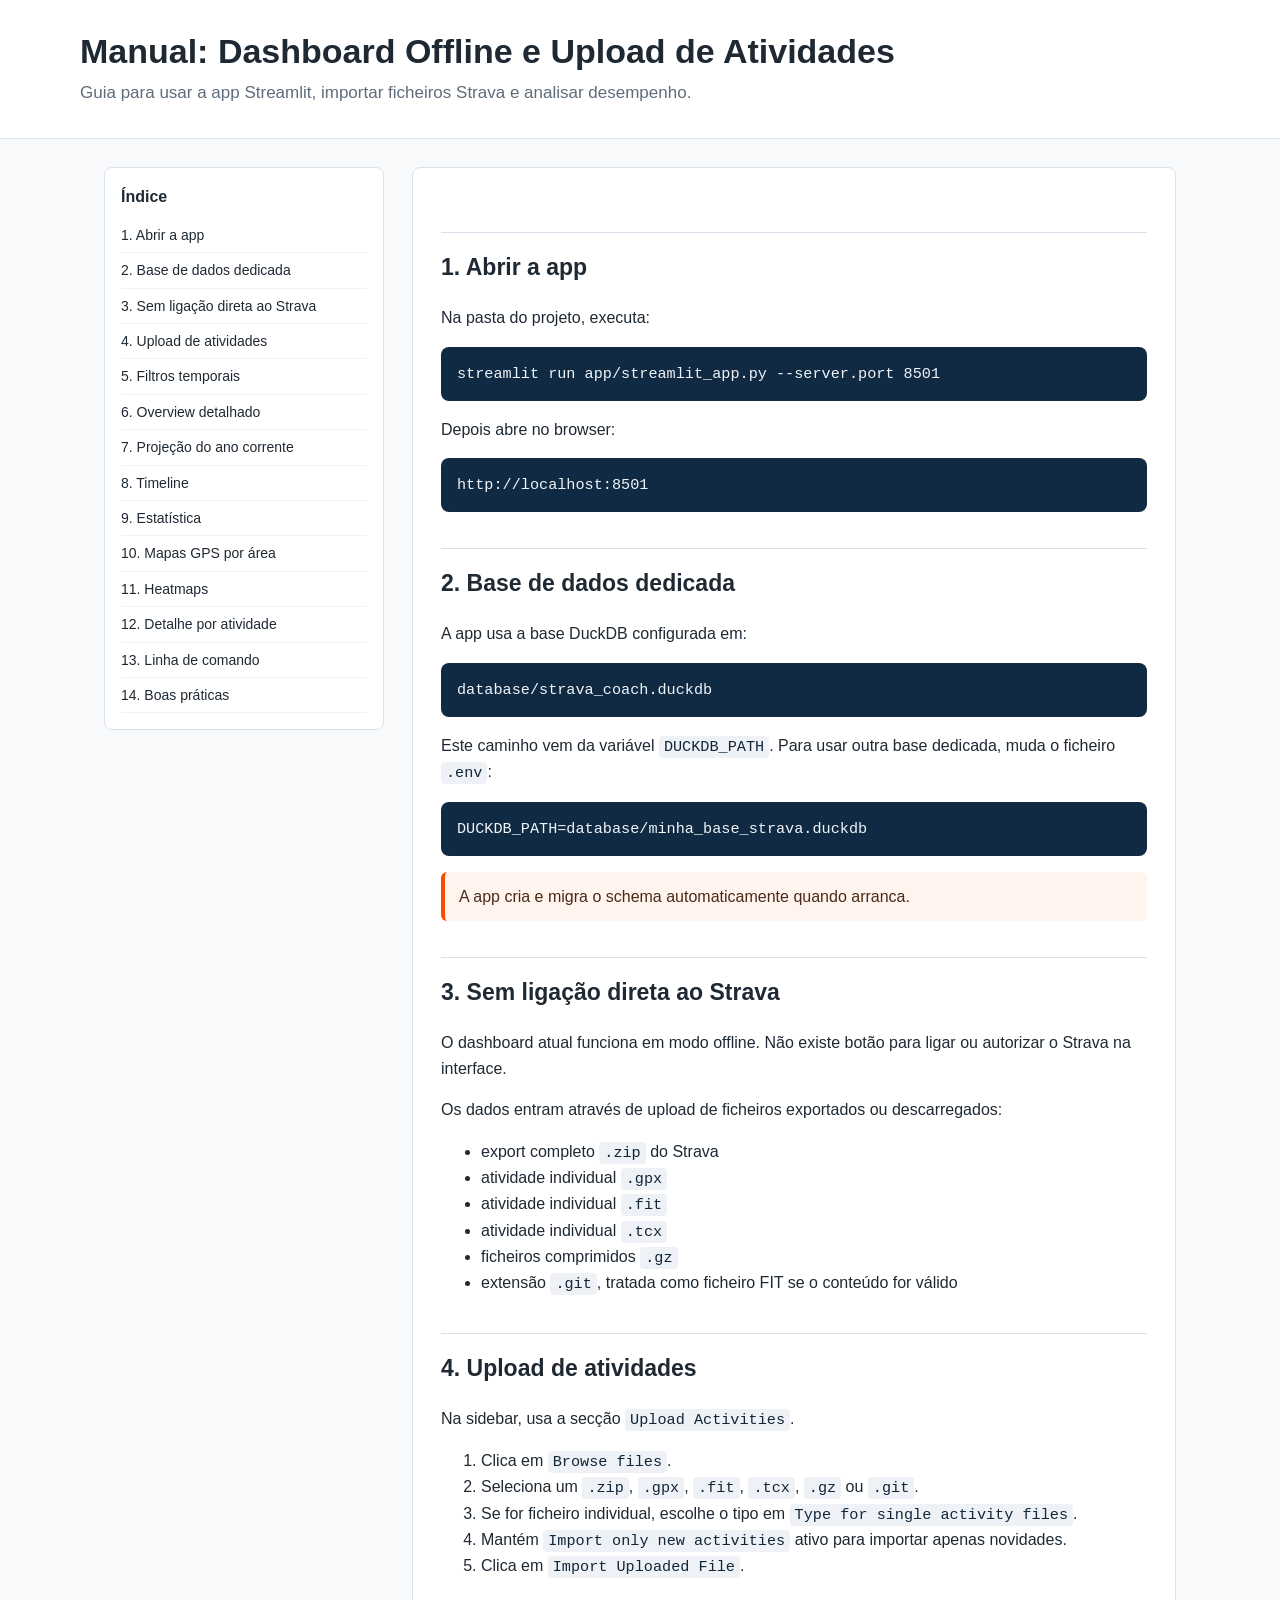
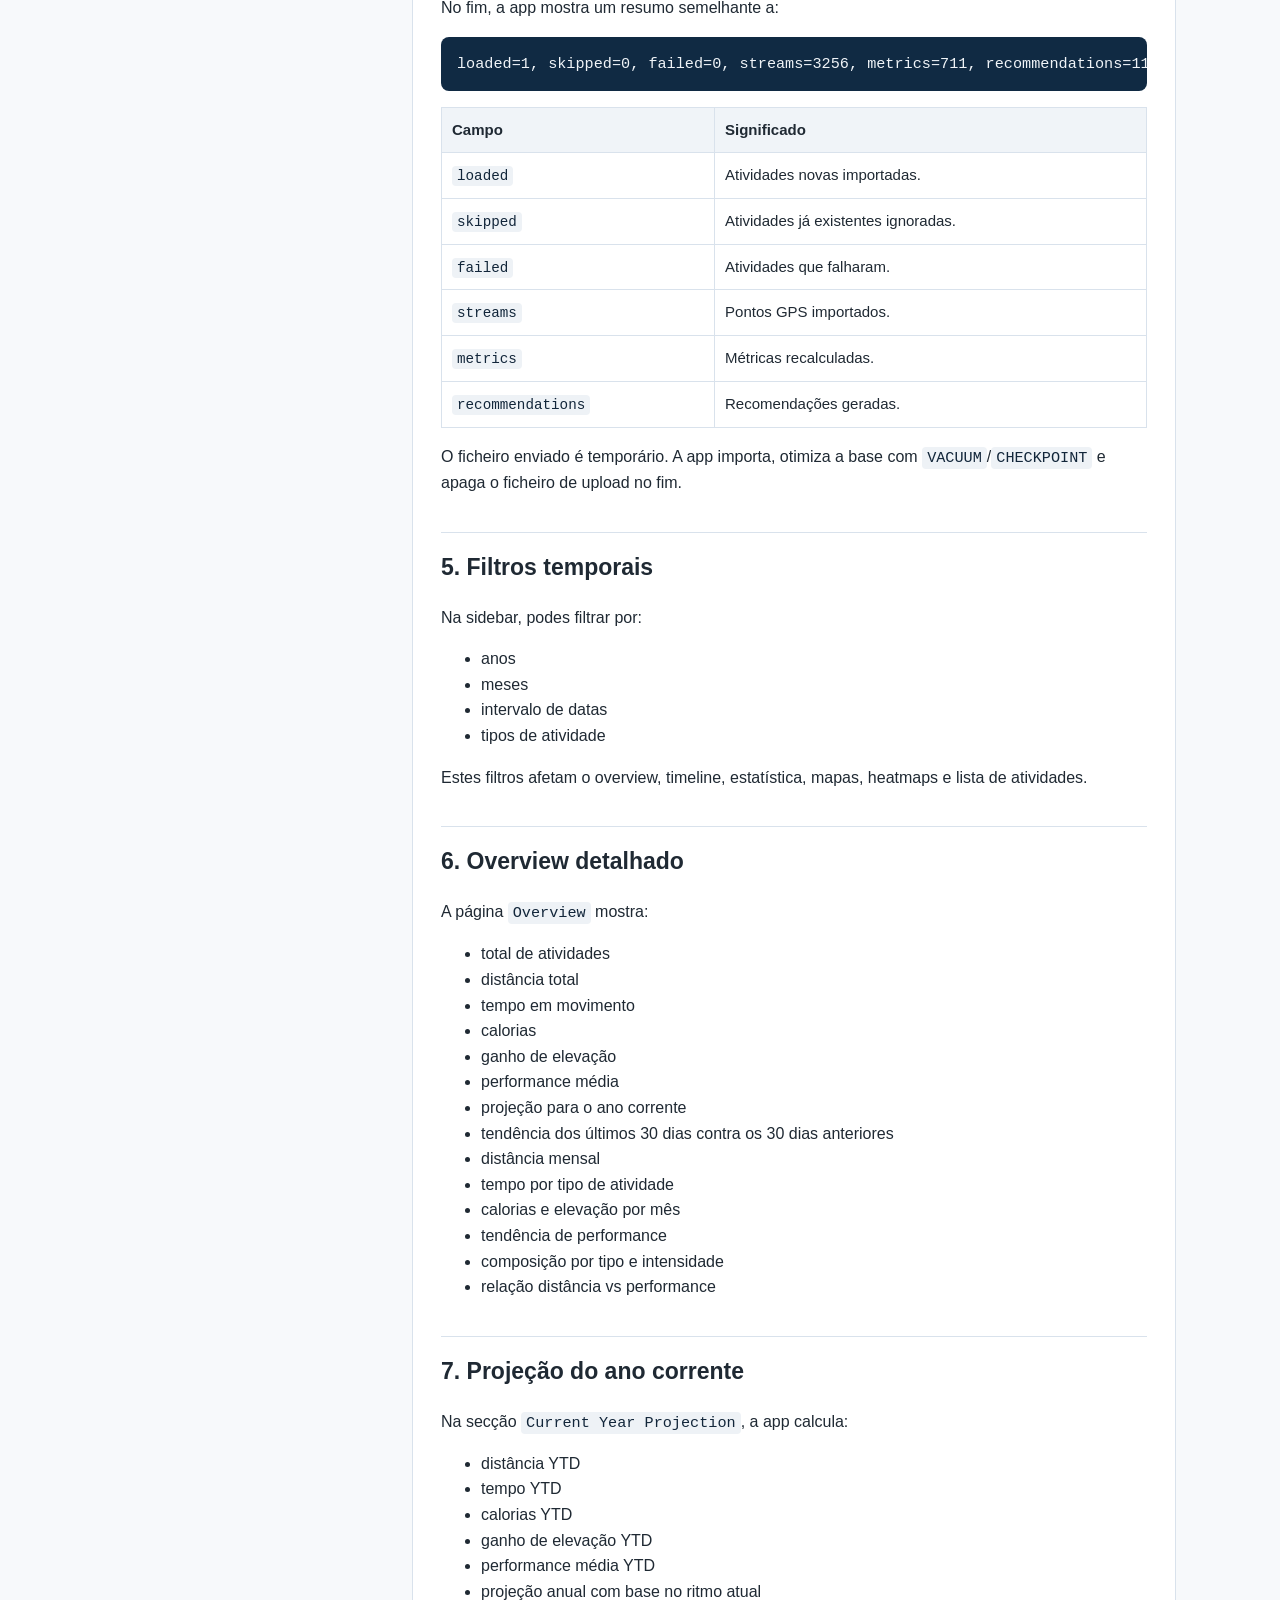
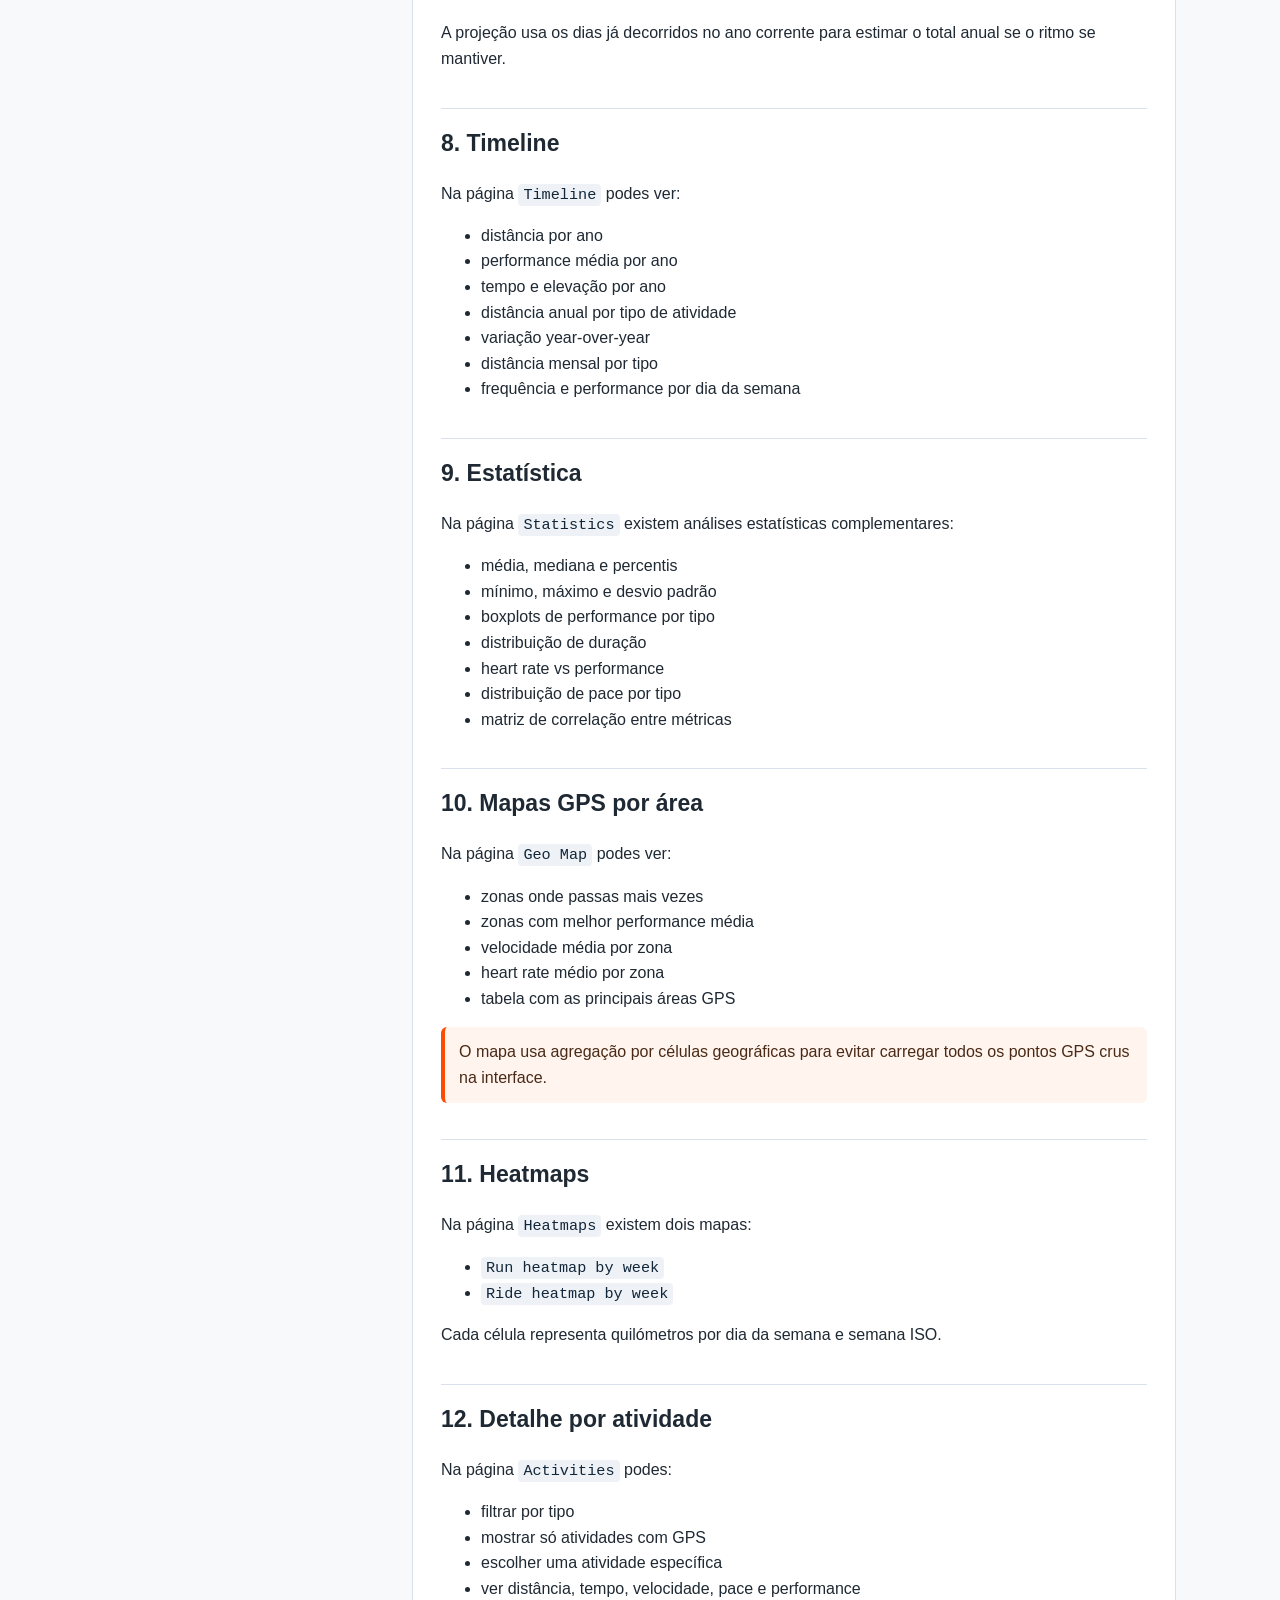
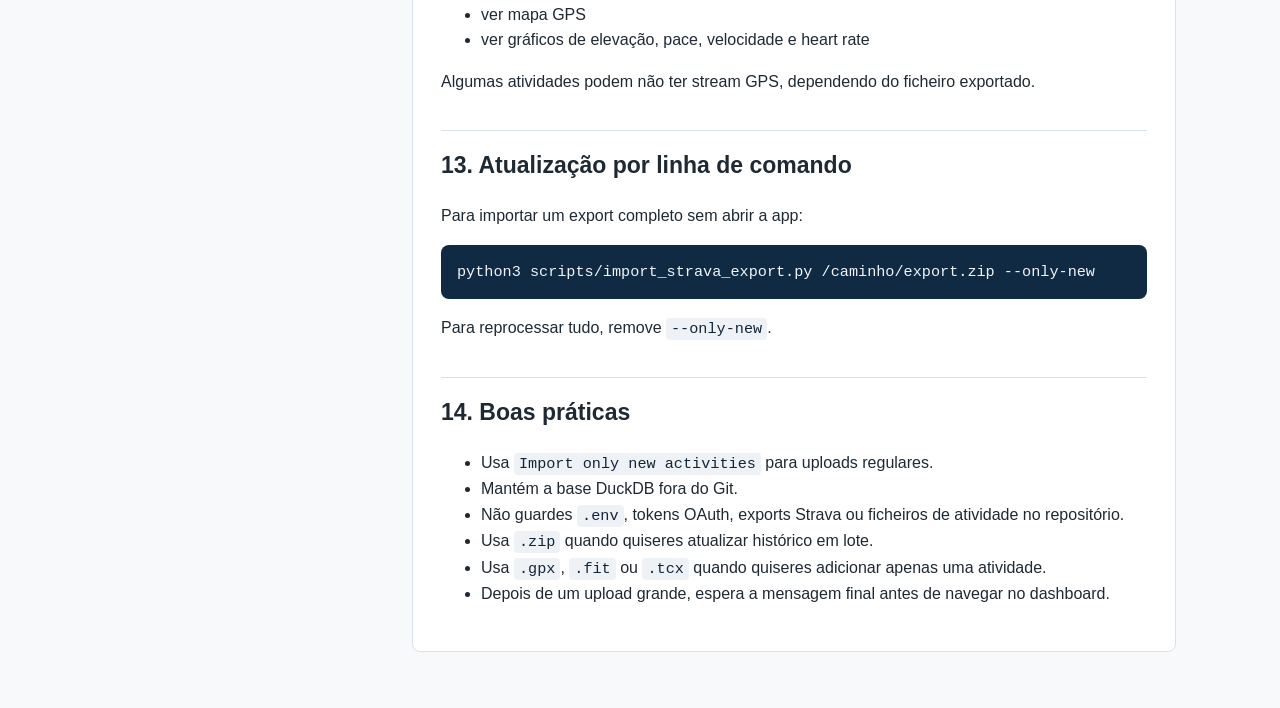
==== strava-performance-coach/docs/manual_dashboard_upload.html @ f31135d3 "Enhance offline activity dashboard" ====
<!doctype html>
<html lang="pt">
<head>
  <meta charset="utf-8">
  <meta name="viewport" content="width=device-width, initial-scale=1">
  <title>Manual - Dashboard Offline e Upload de Atividades</title>
  <style>
    :root {
      --text: #1f2933;
      --muted: #5f6c7b;
      --line: #d9e2ec;
      --accent: #fc4c02;
      --bg: #f7f9fb;
      --panel: #ffffff;
      --code: #12263a;
    }

    * { box-sizing: border-box; }

    body {
      margin: 0;
      font-family: -apple-system, BlinkMacSystemFont, "Segoe UI", sans-serif;
      color: var(--text);
      background: var(--bg);
      line-height: 1.6;
    }

    header {
      background: var(--panel);
      border-bottom: 1px solid var(--line);
      padding: 32px 24px;
    }

    .wrap {
      max-width: 1120px;
      margin: 0 auto;
    }

    h1 {
      margin: 0 0 8px;
      font-size: 34px;
      line-height: 1.15;
    }

    h2 {
      margin-top: 36px;
      padding-top: 16px;
      border-top: 1px solid var(--line);
      font-size: 23px;
    }

    p, li { font-size: 16px; }

    .subtitle {
      margin: 0;
      color: var(--muted);
      font-size: 17px;
    }

    main { padding: 28px 24px 56px; }

    .layout {
      display: grid;
      grid-template-columns: 280px minmax(0, 1fr);
      gap: 28px;
      align-items: start;
    }

    nav {
      position: sticky;
      top: 16px;
      background: var(--panel);
      border: 1px solid var(--line);
      border-radius: 8px;
      padding: 16px;
    }

    nav strong {
      display: block;
      margin-bottom: 8px;
    }

    nav a {
      display: block;
      color: var(--text);
      text-decoration: none;
      padding: 6px 0;
      border-bottom: 1px solid #eef2f6;
      font-size: 14px;
    }

    nav a:hover { color: var(--accent); }

    article {
      background: var(--panel);
      border: 1px solid var(--line);
      border-radius: 8px;
      padding: 28px;
    }

    code {
      font-family: "SFMono-Regular", Consolas, "Liberation Mono", monospace;
      background: #eef2f6;
      color: var(--code);
      padding: 2px 5px;
      border-radius: 4px;
      font-size: 0.95em;
    }

    pre {
      background: #102a43;
      color: #f0f4f8;
      padding: 16px;
      border-radius: 8px;
      overflow-x: auto;
      line-height: 1.45;
    }

    pre code {
      background: transparent;
      color: inherit;
      padding: 0;
    }

    .note {
      border-left: 4px solid var(--accent);
      background: #fff4ee;
      padding: 12px 14px;
      border-radius: 6px;
      color: #4a2a16;
    }

    table {
      width: 100%;
      border-collapse: collapse;
      margin: 16px 0;
      font-size: 15px;
    }

    th, td {
      border: 1px solid var(--line);
      text-align: left;
      padding: 10px;
      vertical-align: top;
    }

    th { background: #f0f4f8; }

    @media (max-width: 860px) {
      .layout { grid-template-columns: 1fr; }
      nav { position: static; }
      article { padding: 20px; }
    }
  </style>
</head>
<body>
  <header>
    <div class="wrap">
      <h1>Manual: Dashboard Offline e Upload de Atividades</h1>
      <p class="subtitle">Guia para usar a app Streamlit, importar ficheiros Strava e analisar desempenho.</p>
    </div>
  </header>

  <main class="wrap">
    <div class="layout">
      <nav aria-label="Índice">
        <strong>Índice</strong>
        <a href="#abrir-app">1. Abrir a app</a>
        <a href="#base-dados">2. Base de dados dedicada</a>
        <a href="#sem-strava">3. Sem ligação direta ao Strava</a>
        <a href="#upload">4. Upload de atividades</a>
        <a href="#filtros">5. Filtros temporais</a>
        <a href="#overview">6. Overview detalhado</a>
        <a href="#projecao">7. Projeção do ano corrente</a>
        <a href="#timeline">8. Timeline</a>
        <a href="#estatistica">9. Estatística</a>
        <a href="#mapas">10. Mapas GPS por área</a>
        <a href="#heatmaps">11. Heatmaps</a>
        <a href="#atividade">12. Detalhe por atividade</a>
        <a href="#cli">13. Linha de comando</a>
        <a href="#boas-praticas">14. Boas práticas</a>
      </nav>

      <article>
        <section id="abrir-app">
          <h2>1. Abrir a app</h2>
          <p>Na pasta do projeto, executa:</p>
          <pre><code>streamlit run app/streamlit_app.py --server.port 8501</code></pre>
          <p>Depois abre no browser:</p>
          <pre><code>http://localhost:8501</code></pre>
        </section>

        <section id="base-dados">
          <h2>2. Base de dados dedicada</h2>
          <p>A app usa a base DuckDB configurada em:</p>
          <pre><code>database/strava_coach.duckdb</code></pre>
          <p>Este caminho vem da variável <code>DUCKDB_PATH</code>. Para usar outra base dedicada, muda o ficheiro <code>.env</code>:</p>
          <pre><code>DUCKDB_PATH=database/minha_base_strava.duckdb</code></pre>
          <p class="note">A app cria e migra o schema automaticamente quando arranca.</p>
        </section>

        <section id="sem-strava">
          <h2>3. Sem ligação direta ao Strava</h2>
          <p>O dashboard atual funciona em modo offline. Não existe botão para ligar ou autorizar o Strava na interface.</p>
          <p>Os dados entram através de upload de ficheiros exportados ou descarregados:</p>
          <ul>
            <li>export completo <code>.zip</code> do Strava</li>
            <li>atividade individual <code>.gpx</code></li>
            <li>atividade individual <code>.fit</code></li>
            <li>atividade individual <code>.tcx</code></li>
            <li>ficheiros comprimidos <code>.gz</code></li>
            <li>extensão <code>.git</code>, tratada como ficheiro FIT se o conteúdo for válido</li>
          </ul>
        </section>

        <section id="upload">
          <h2>4. Upload de atividades</h2>
          <p>Na sidebar, usa a secção <code>Upload Activities</code>.</p>
          <ol>
            <li>Clica em <code>Browse files</code>.</li>
            <li>Seleciona um <code>.zip</code>, <code>.gpx</code>, <code>.fit</code>, <code>.tcx</code>, <code>.gz</code> ou <code>.git</code>.</li>
            <li>Se for ficheiro individual, escolhe o tipo em <code>Type for single activity files</code>.</li>
            <li>Mantém <code>Import only new activities</code> ativo para importar apenas novidades.</li>
            <li>Clica em <code>Import Uploaded File</code>.</li>
          </ol>

          <p>No fim, a app mostra um resumo semelhante a:</p>
          <pre><code>loaded=1, skipped=0, failed=0, streams=3256, metrics=711, recommendations=11</code></pre>

          <table>
            <thead>
              <tr>
                <th>Campo</th>
                <th>Significado</th>
              </tr>
            </thead>
            <tbody>
              <tr><td><code>loaded</code></td><td>Atividades novas importadas.</td></tr>
              <tr><td><code>skipped</code></td><td>Atividades já existentes ignoradas.</td></tr>
              <tr><td><code>failed</code></td><td>Atividades que falharam.</td></tr>
              <tr><td><code>streams</code></td><td>Pontos GPS importados.</td></tr>
              <tr><td><code>metrics</code></td><td>Métricas recalculadas.</td></tr>
              <tr><td><code>recommendations</code></td><td>Recomendações geradas.</td></tr>
            </tbody>
          </table>

          <p>O ficheiro enviado é temporário. A app importa, otimiza a base com <code>VACUUM</code>/<code>CHECKPOINT</code> e apaga o ficheiro de upload no fim.</p>
        </section>

        <section id="filtros">
          <h2>5. Filtros temporais</h2>
          <p>Na sidebar, podes filtrar por:</p>
          <ul>
            <li>anos</li>
            <li>meses</li>
            <li>intervalo de datas</li>
            <li>tipos de atividade</li>
          </ul>
          <p>Estes filtros afetam o overview, timeline, estatística, mapas, heatmaps e lista de atividades.</p>
        </section>

        <section id="overview">
          <h2>6. Overview detalhado</h2>
          <p>A página <code>Overview</code> mostra:</p>
          <ul>
            <li>total de atividades</li>
            <li>distância total</li>
            <li>tempo em movimento</li>
            <li>calorias</li>
            <li>ganho de elevação</li>
            <li>performance média</li>
            <li>projeção para o ano corrente</li>
            <li>tendência dos últimos 30 dias contra os 30 dias anteriores</li>
            <li>distância mensal</li>
            <li>tempo por tipo de atividade</li>
            <li>calorias e elevação por mês</li>
            <li>tendência de performance</li>
            <li>composição por tipo e intensidade</li>
            <li>relação distância vs performance</li>
          </ul>
        </section>

        <section id="projecao">
          <h2>7. Projeção do ano corrente</h2>
          <p>Na secção <code>Current Year Projection</code>, a app calcula:</p>
          <ul>
            <li>distância YTD</li>
            <li>tempo YTD</li>
            <li>calorias YTD</li>
            <li>ganho de elevação YTD</li>
            <li>performance média YTD</li>
            <li>projeção anual com base no ritmo atual</li>
          </ul>
          <p>A projeção usa os dias já decorridos no ano corrente para estimar o total anual se o ritmo se mantiver.</p>
        </section>

        <section id="timeline">
          <h2>8. Timeline</h2>
          <p>Na página <code>Timeline</code> podes ver:</p>
          <ul>
            <li>distância por ano</li>
            <li>performance média por ano</li>
            <li>tempo e elevação por ano</li>
            <li>distância anual por tipo de atividade</li>
            <li>variação year-over-year</li>
            <li>distância mensal por tipo</li>
            <li>frequência e performance por dia da semana</li>
          </ul>
        </section>

        <section id="estatistica">
          <h2>9. Estatística</h2>
          <p>Na página <code>Statistics</code> existem análises estatísticas complementares:</p>
          <ul>
            <li>média, mediana e percentis</li>
            <li>mínimo, máximo e desvio padrão</li>
            <li>boxplots de performance por tipo</li>
            <li>distribuição de duração</li>
            <li>heart rate vs performance</li>
            <li>distribuição de pace por tipo</li>
            <li>matriz de correlação entre métricas</li>
          </ul>
        </section>

        <section id="mapas">
          <h2>10. Mapas GPS por área</h2>
          <p>Na página <code>Geo Map</code> podes ver:</p>
          <ul>
            <li>zonas onde passas mais vezes</li>
            <li>zonas com melhor performance média</li>
            <li>velocidade média por zona</li>
            <li>heart rate médio por zona</li>
            <li>tabela com as principais áreas GPS</li>
          </ul>
          <p class="note">O mapa usa agregação por células geográficas para evitar carregar todos os pontos GPS crus na interface.</p>
        </section>

        <section id="heatmaps">
          <h2>11. Heatmaps</h2>
          <p>Na página <code>Heatmaps</code> existem dois mapas:</p>
          <ul>
            <li><code>Run heatmap by week</code></li>
            <li><code>Ride heatmap by week</code></li>
          </ul>
          <p>Cada célula representa quilómetros por dia da semana e semana ISO.</p>
        </section>

        <section id="atividade">
          <h2>12. Detalhe por atividade</h2>
          <p>Na página <code>Activities</code> podes:</p>
          <ul>
            <li>filtrar por tipo</li>
            <li>mostrar só atividades com GPS</li>
            <li>escolher uma atividade específica</li>
            <li>ver distância, tempo, velocidade, pace e performance</li>
            <li>ver mapa GPS</li>
            <li>ver gráficos de elevação, pace, velocidade e heart rate</li>
          </ul>
          <p>Algumas atividades podem não ter stream GPS, dependendo do ficheiro exportado.</p>
        </section>

        <section id="cli">
          <h2>13. Atualização por linha de comando</h2>
          <p>Para importar um export completo sem abrir a app:</p>
          <pre><code>python3 scripts/import_strava_export.py /caminho/export.zip --only-new</code></pre>
          <p>Para reprocessar tudo, remove <code>--only-new</code>.</p>
        </section>

        <section id="boas-praticas">
          <h2>14. Boas práticas</h2>
          <ul>
            <li>Usa <code>Import only new activities</code> para uploads regulares.</li>
            <li>Mantém a base DuckDB fora do Git.</li>
            <li>Não guardes <code>.env</code>, tokens OAuth, exports Strava ou ficheiros de atividade no repositório.</li>
            <li>Usa <code>.zip</code> quando quiseres atualizar histórico em lote.</li>
            <li>Usa <code>.gpx</code>, <code>.fit</code> ou <code>.tcx</code> quando quiseres adicionar apenas uma atividade.</li>
            <li>Depois de um upload grande, espera a mensagem final antes de navegar no dashboard.</li>
          </ul>
        </section>
      </article>
    </div>
  </main>
</body>
</html>
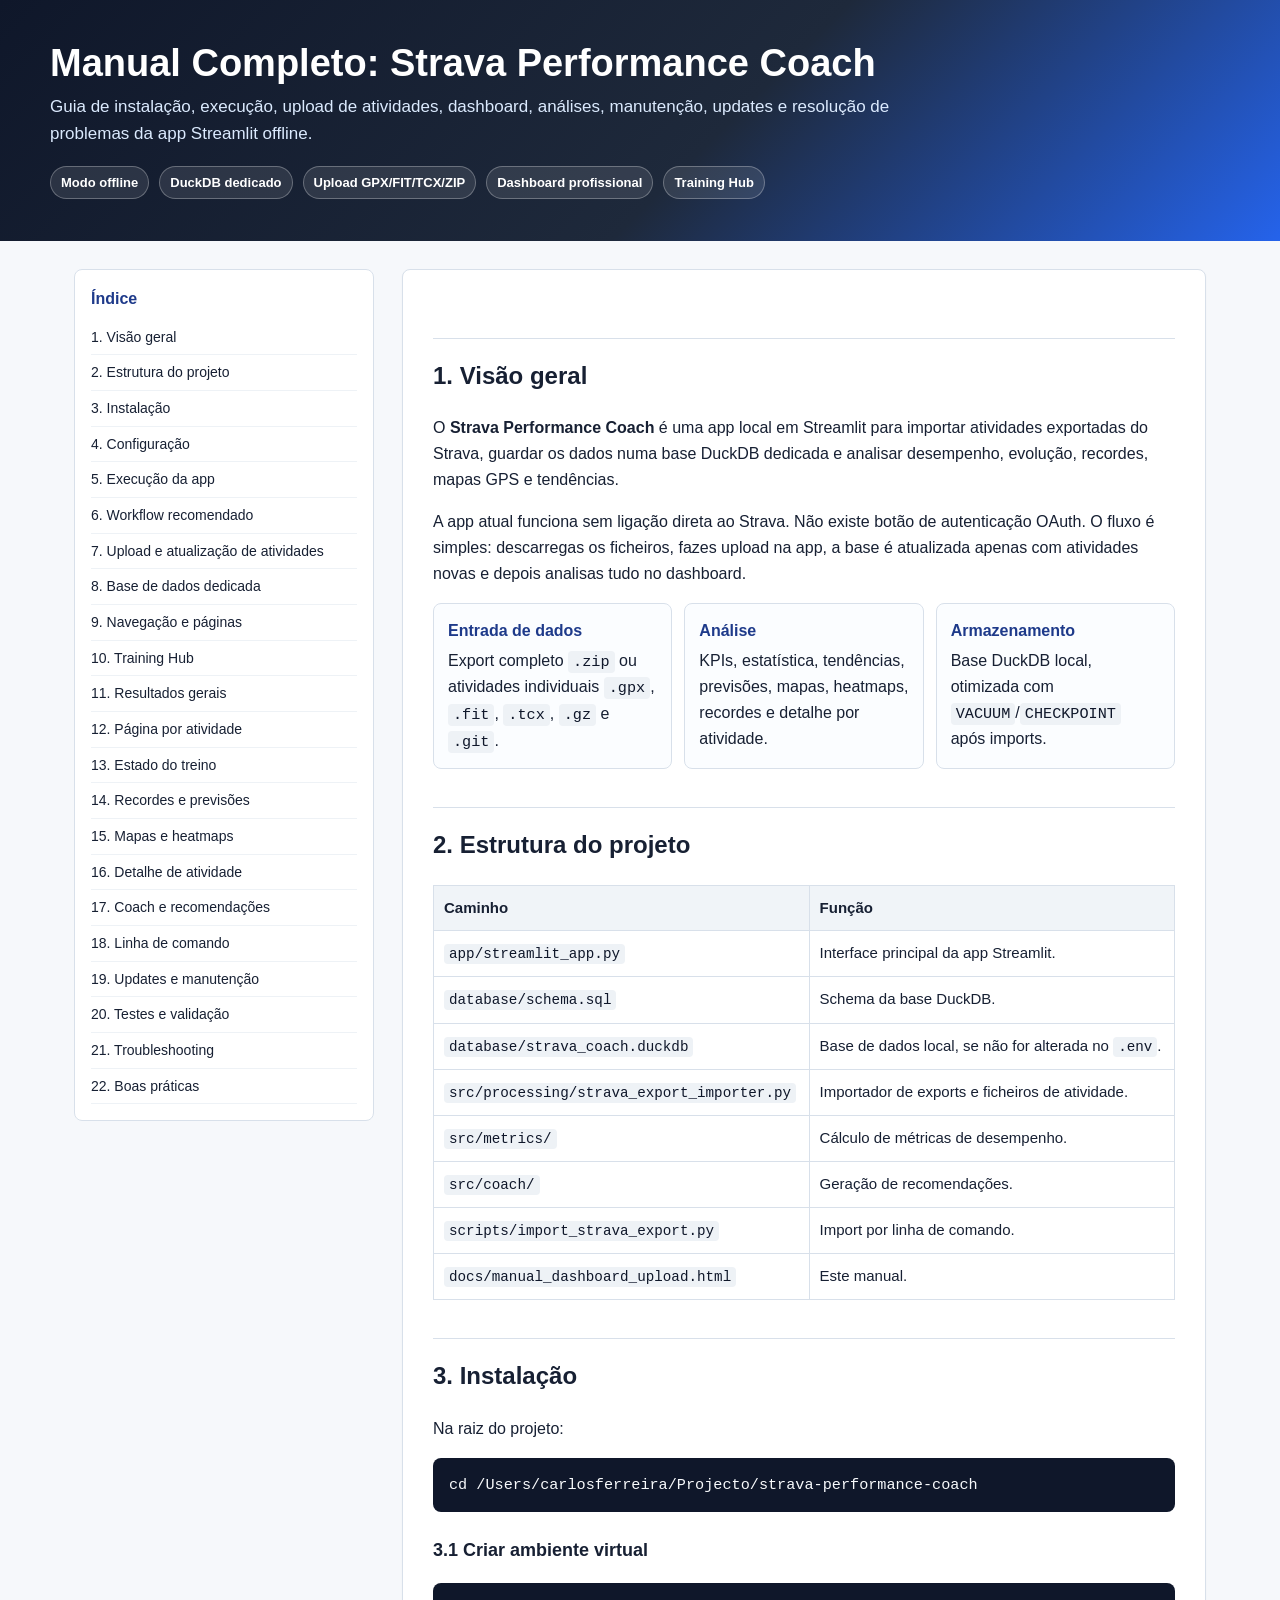
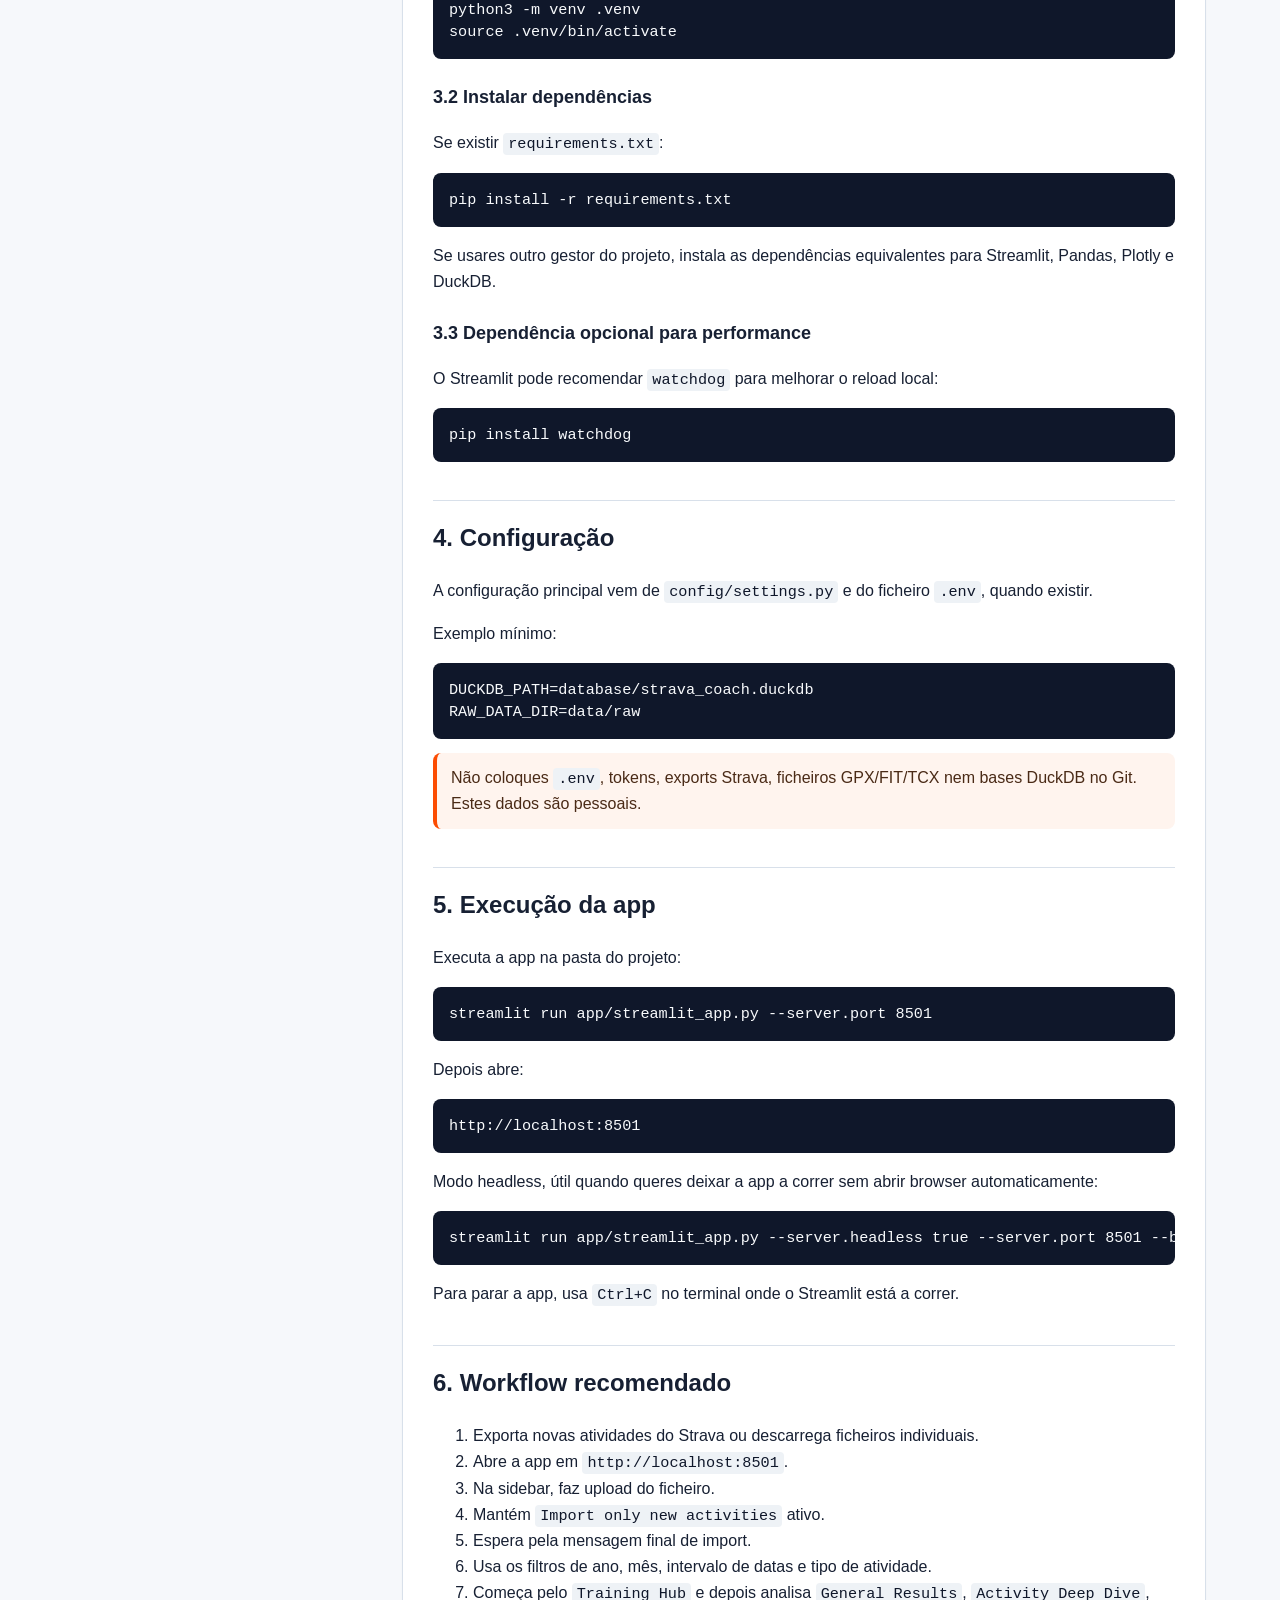
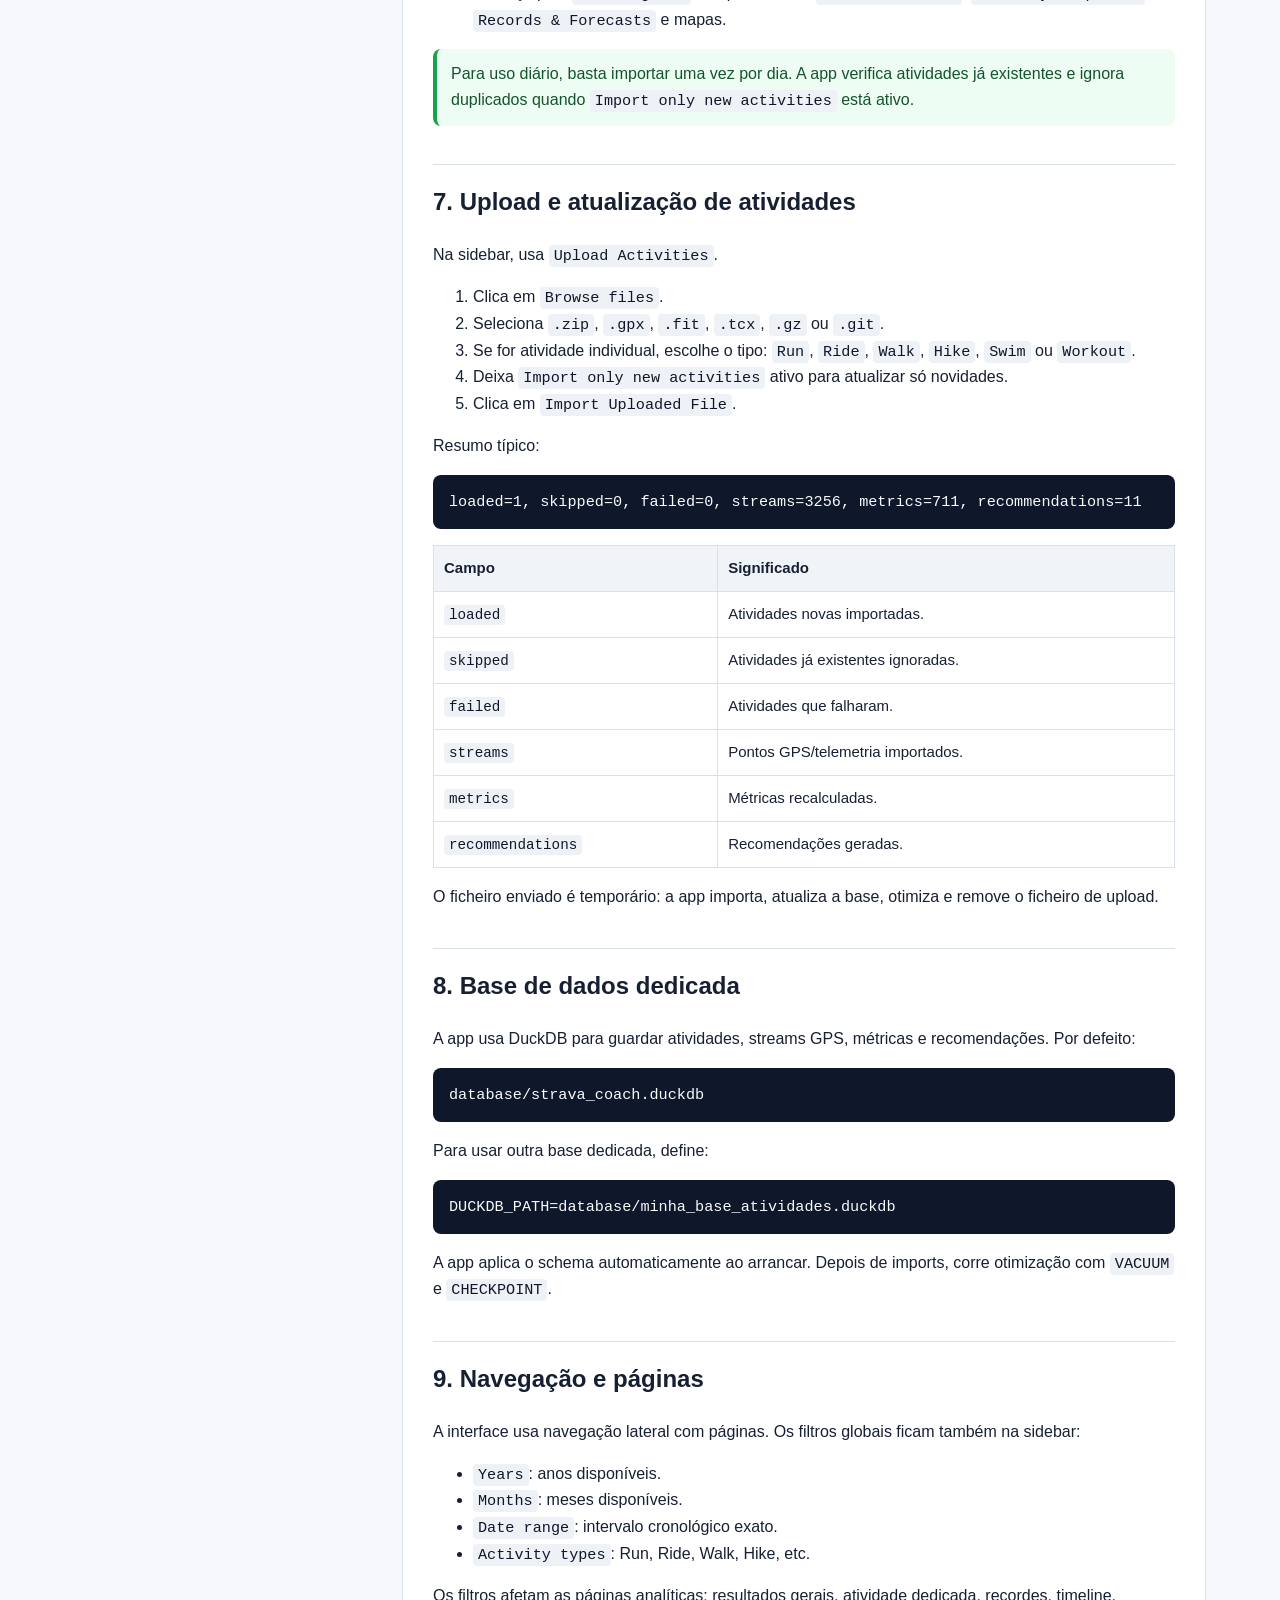
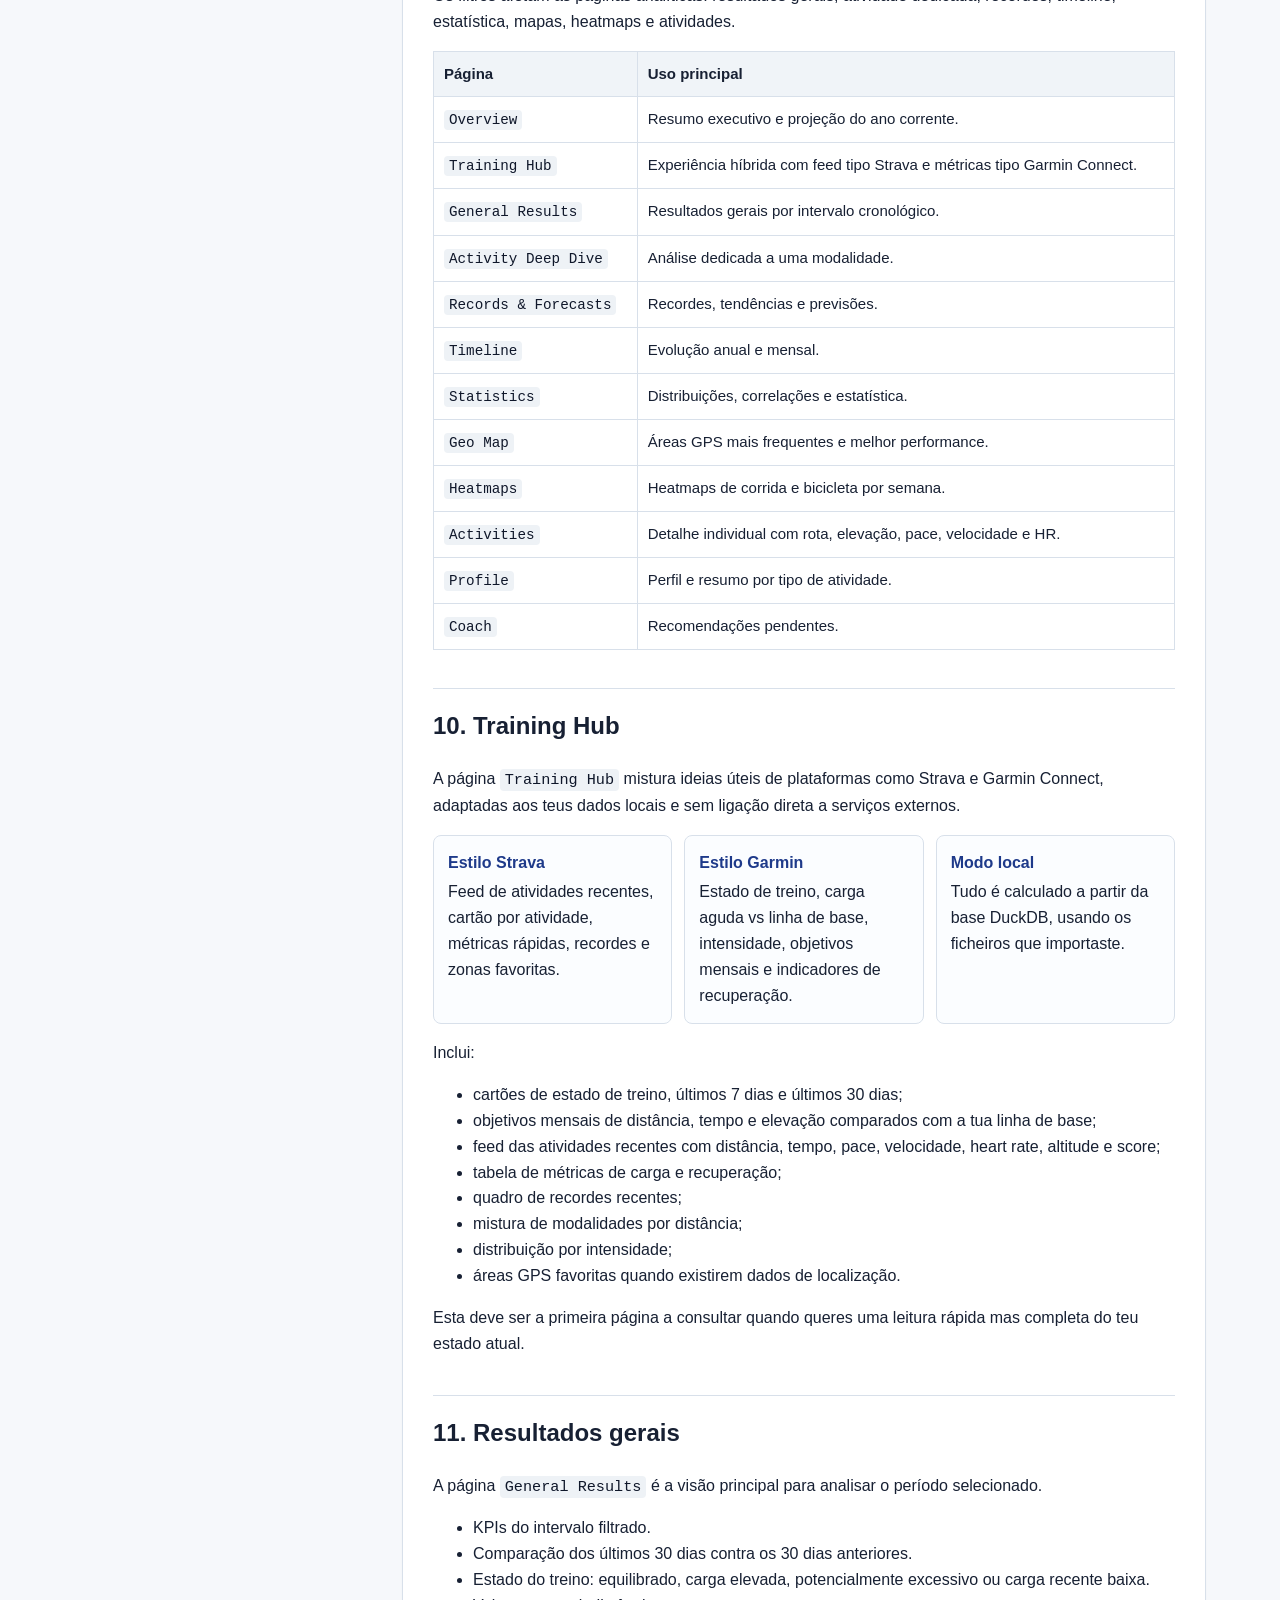
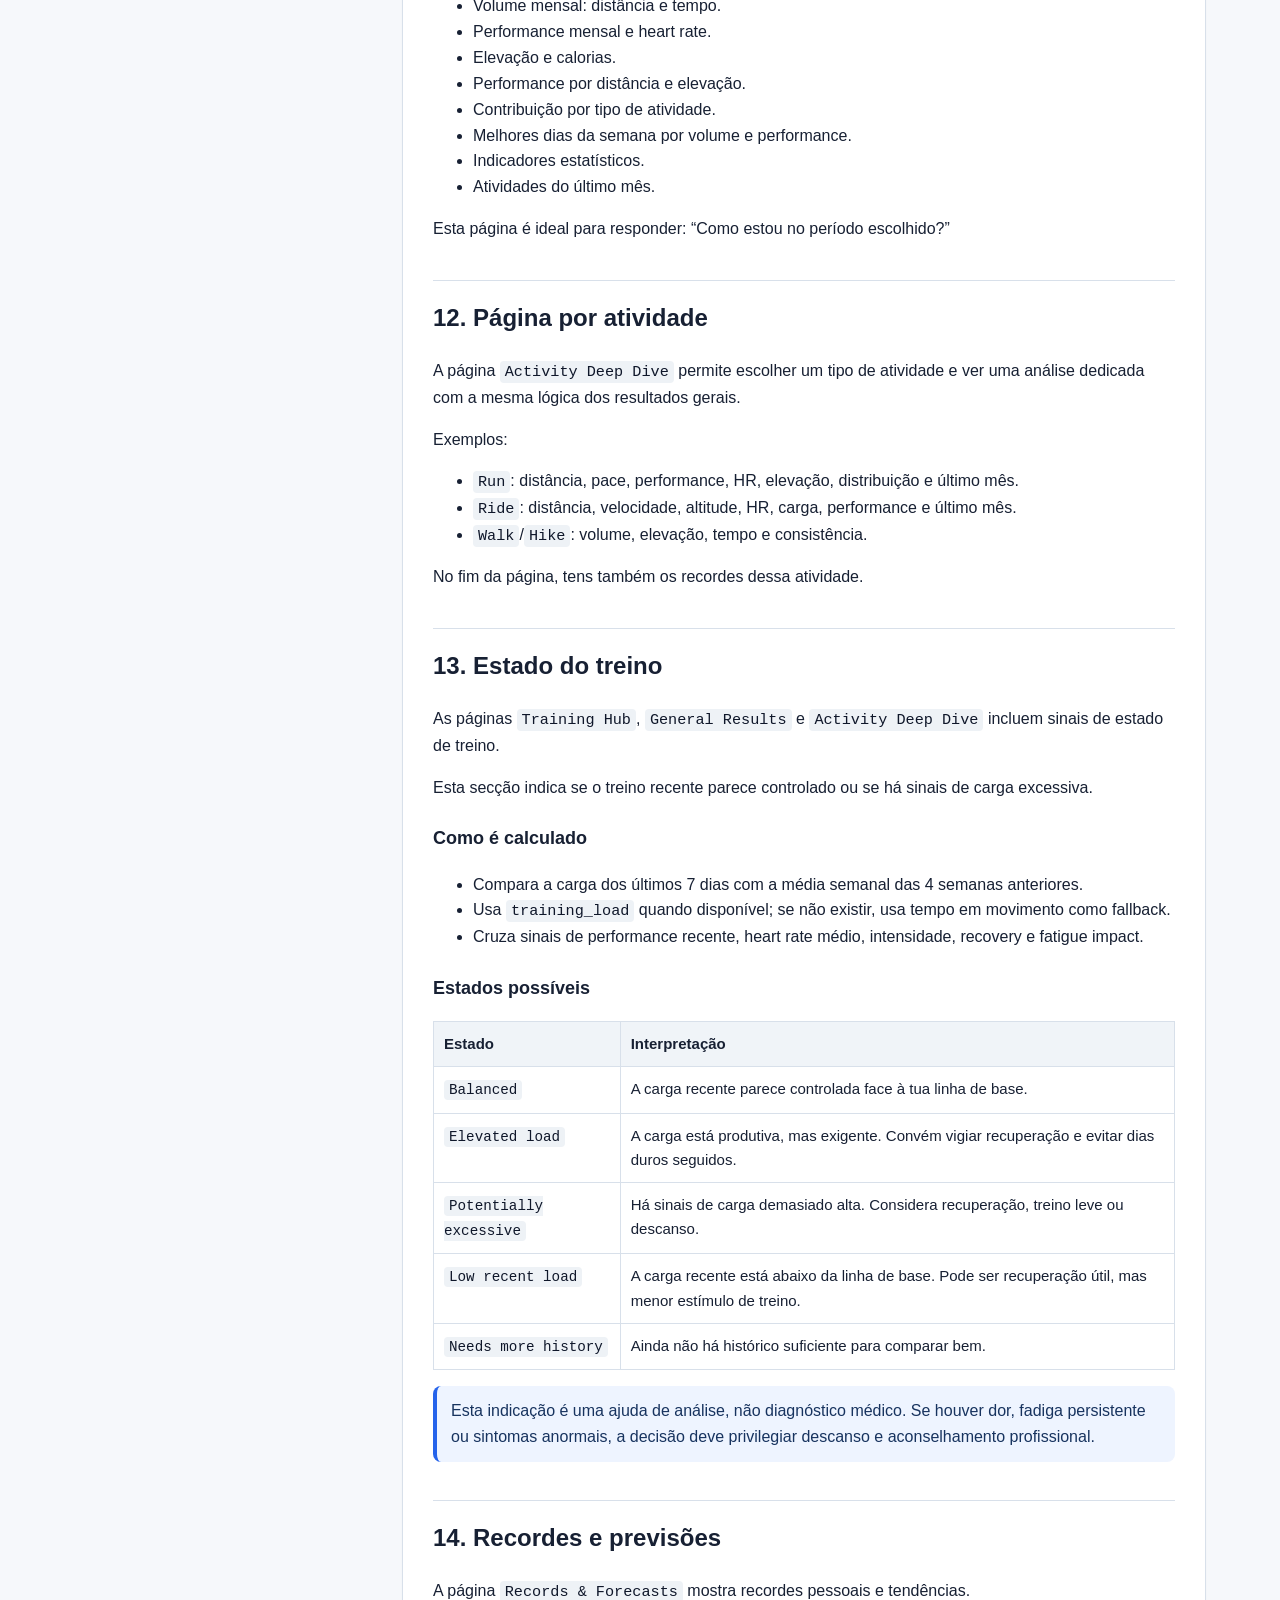
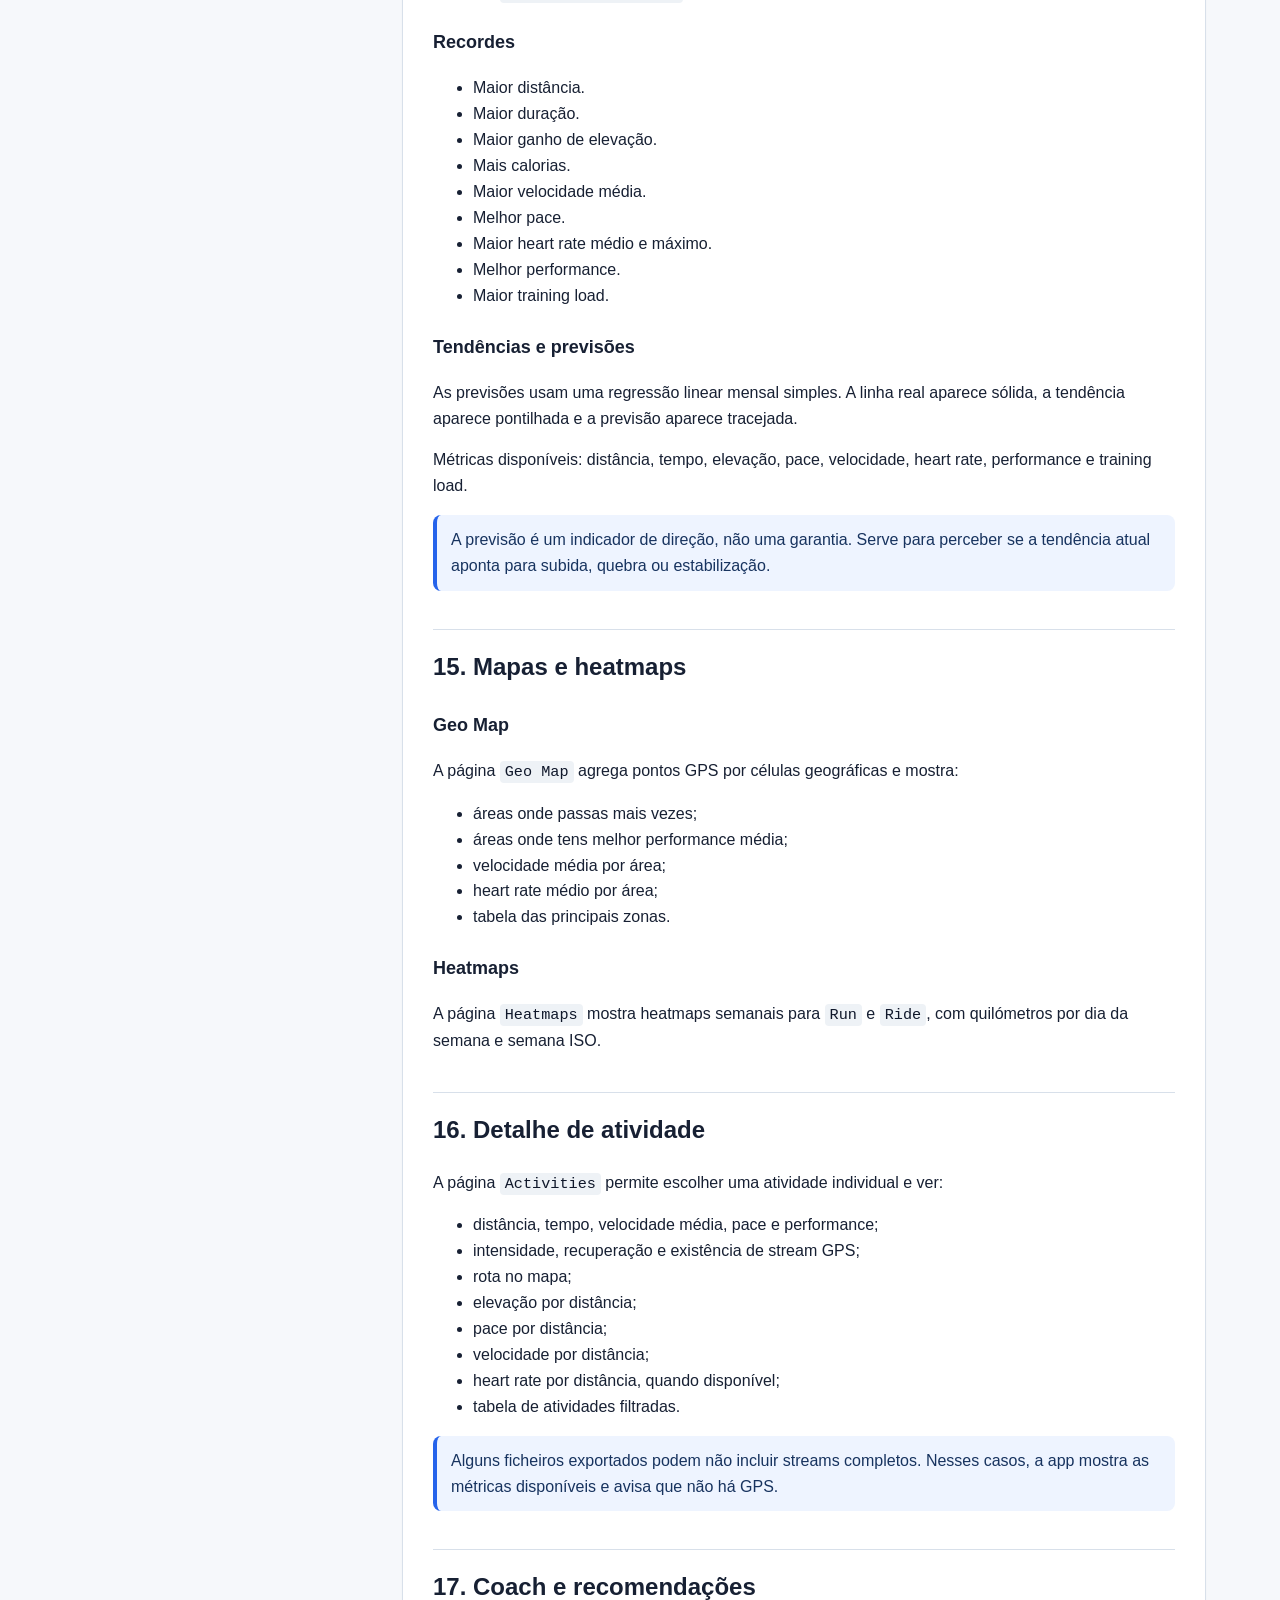
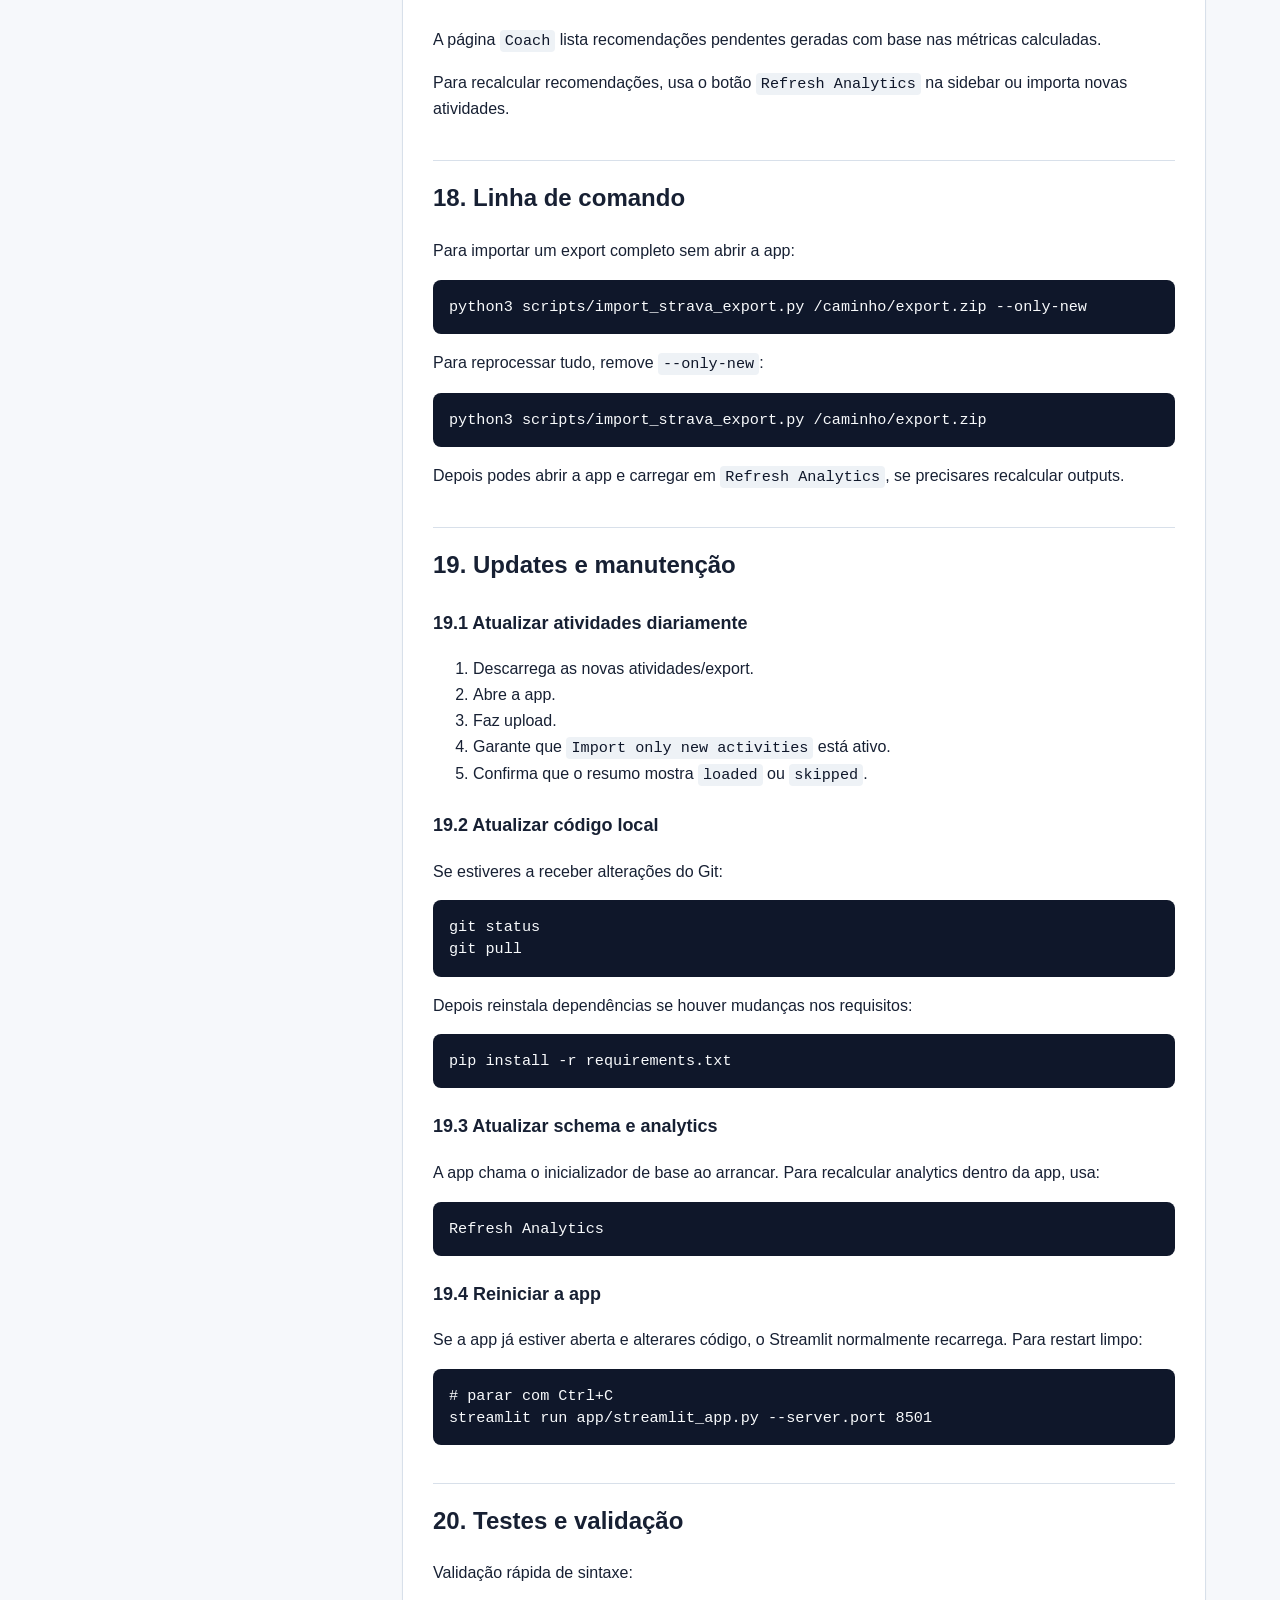
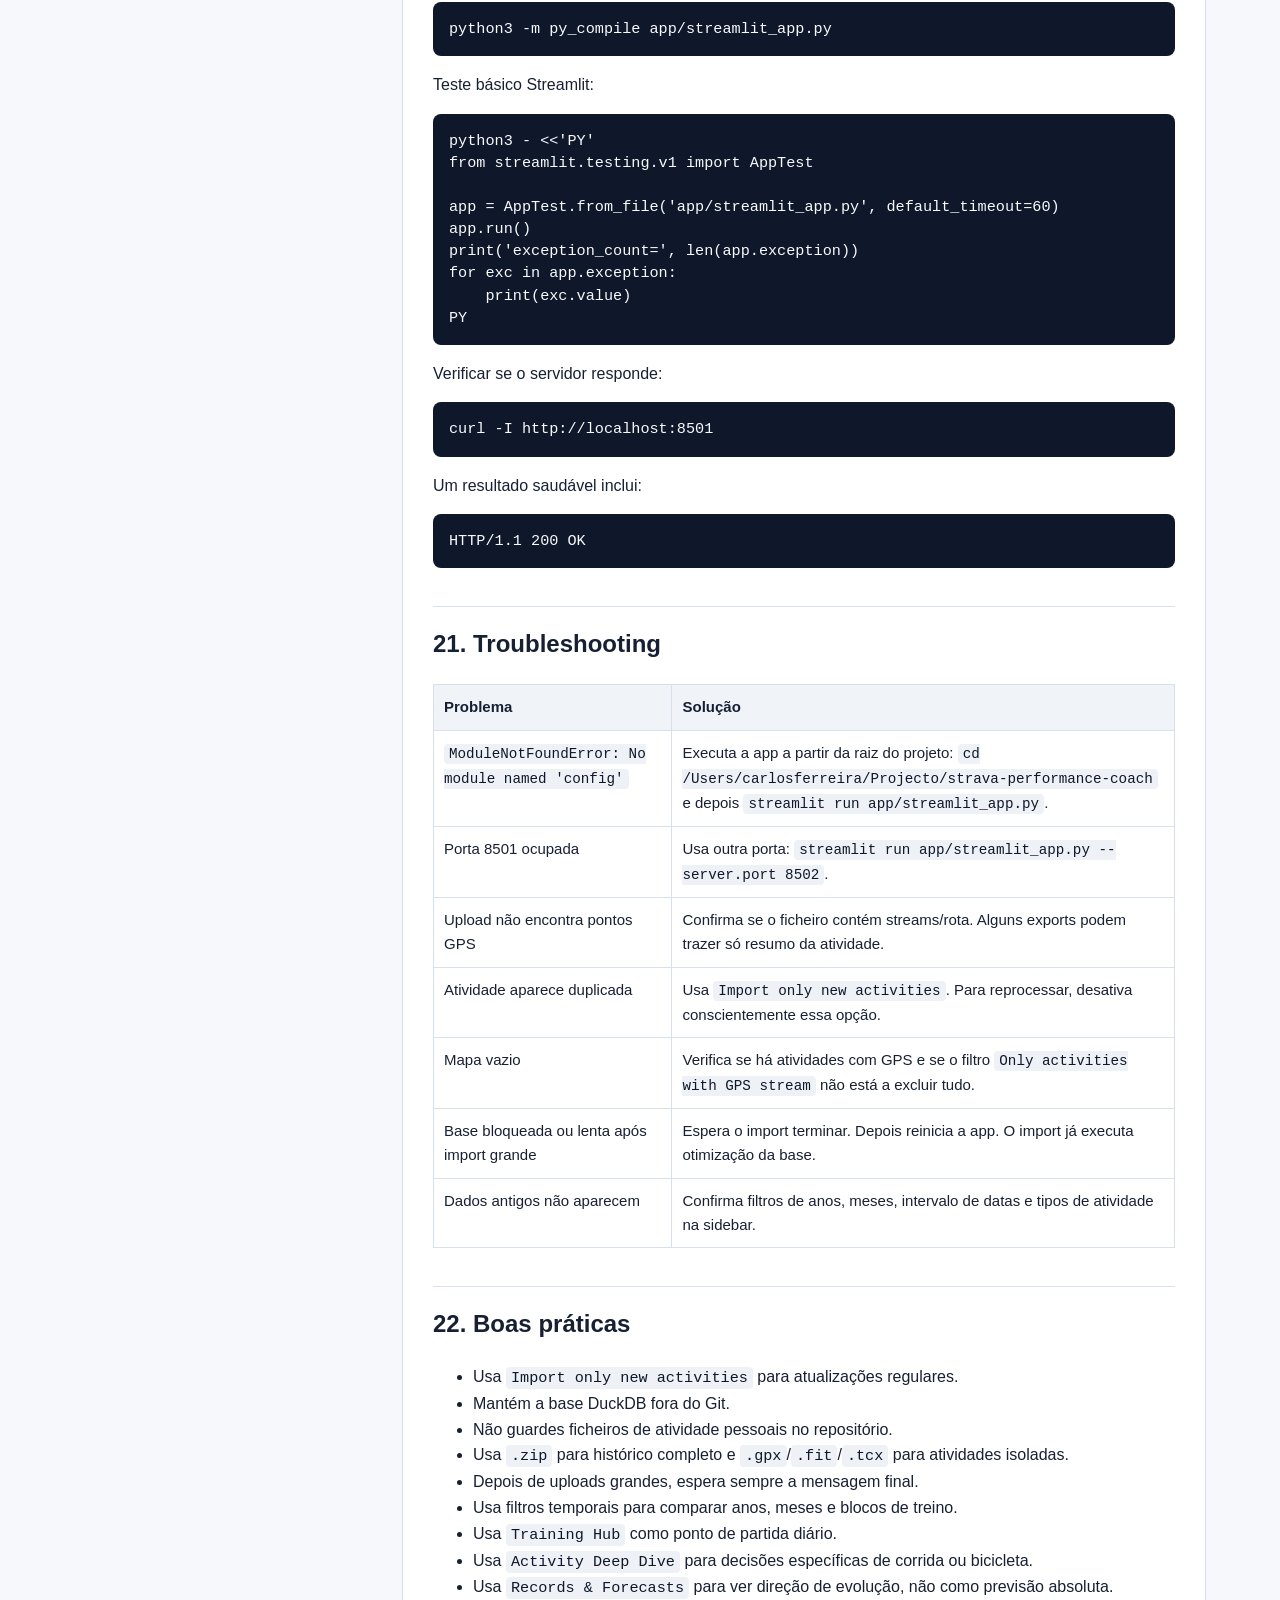
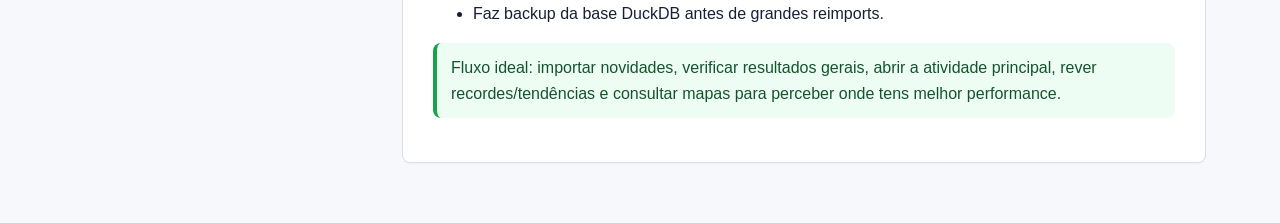
==== commit 762df682: "Enhance performance dashboard documentation" ====
--- a/strava-performance-coach/docs/manual_dashboard_upload.html
+++ b/strava-performance-coach/docs/manual_dashboard_upload.html
@@ -3,16 +3,19 @@
 <head>
   <meta charset="utf-8">
   <meta name="viewport" content="width=device-width, initial-scale=1">
-  <title>Manual - Dashboard Offline e Upload de Atividades</title>
+  <title>Manual Completo - Strava Performance Coach</title>
   <style>
     :root {
-      --text: #1f2933;
-      --muted: #5f6c7b;
-      --line: #d9e2ec;
-      --accent: #fc4c02;
-      --bg: #f7f9fb;
+      --text: #172033;
+      --muted: #64748b;
+      --line: #d8e0ea;
+      --accent: #2563eb;
+      --accent-dark: #1e3a8a;
+      --warn: #fc4c02;
+      --bg: #f6f8fb;
       --panel: #ffffff;
-      --code: #12263a;
+      --code: #0f172a;
+      --soft: #eef4ff;
     }
 
     * { box-sizing: border-box; }
@@ -22,46 +25,70 @@
       font-family: -apple-system, BlinkMacSystemFont, "Segoe UI", sans-serif;
       color: var(--text);
       background: var(--bg);
-      line-height: 1.6;
+      line-height: 1.62;
     }
 
     header {
-      background: var(--panel);
-      border-bottom: 1px solid var(--line);
-      padding: 32px 24px;
+      background: linear-gradient(135deg, #0f172a 0%, #1e293b 56%, #2563eb 100%);
+      color: #fff;
+      padding: 42px 24px;
     }
 
     .wrap {
-      max-width: 1120px;
+      max-width: 1180px;
       margin: 0 auto;
     }
 
     h1 {
       margin: 0 0 8px;
-      font-size: 34px;
-      line-height: 1.15;
+      font-size: 38px;
+      line-height: 1.12;
+      letter-spacing: 0;
     }
 
     h2 {
-      margin-top: 36px;
-      padding-top: 16px;
+      margin-top: 38px;
+      padding-top: 18px;
       border-top: 1px solid var(--line);
-      font-size: 23px;
+      font-size: 24px;
+    }
+
+    h3 {
+      margin-top: 24px;
+      font-size: 18px;
     }
 
     p, li { font-size: 16px; }
 
     .subtitle {
       margin: 0;
-      color: var(--muted);
+      color: #dbeafe;
       font-size: 17px;
-    }
-
-    main { padding: 28px 24px 56px; }
+      max-width: 840px;
+    }
+
+    .meta {
+      display: flex;
+      flex-wrap: wrap;
+      gap: 10px;
+      margin-top: 18px;
+    }
+
+    .pill {
+      border: 1px solid rgba(255,255,255,0.28);
+      background: rgba(255,255,255,0.10);
+      color: #fff;
+      border-radius: 999px;
+      padding: 5px 10px;
+      font-size: 13px;
+      font-weight: 650;
+    }
+
+    main { padding: 28px 24px 60px; }
 
     .layout {
       display: grid;
-      grid-template-columns: 280px minmax(0, 1fr);
+      grid-template-columns: 300px minmax(0, 1fr);
       gap: 28px;
       align-items: start;
     }
@@ -73,11 +100,14 @@
       border: 1px solid var(--line);
       border-radius: 8px;
       padding: 16px;
+      max-height: calc(100vh - 32px);
+      overflow: auto;
     }
 
     nav strong {
       display: block;
       margin-bottom: 8px;
+      color: var(--accent-dark);
     }
 
     nav a {
@@ -95,7 +125,8 @@
       background: var(--panel);
       border: 1px solid var(--line);
       border-radius: 8px;
-      padding: 28px;
+      padding: 30px;
+      box-shadow: 0 1px 2px rgba(15, 23, 42, 0.04);
     }
 
     code {
@@ -108,8 +139,8 @@
     }
 
     pre {
-      background: #102a43;
-      color: #f0f4f8;
+      background: #0f172a;
+      color: #f8fafc;
       padding: 16px;
       border-radius: 8px;
       overflow-x: auto;
@@ -122,12 +153,28 @@
       padding: 0;
     }
 
+    .note, .warning, .success {
+      padding: 12px 14px;
+      border-radius: 8px;
+      margin: 14px 0;
+    }
+
     .note {
       border-left: 4px solid var(--accent);
+      background: var(--soft);
+      color: #17335f;
+    }
+
+    .warning {
+      border-left: 4px solid var(--warn);
       background: #fff4ee;
-      padding: 12px 14px;
-      border-radius: 6px;
       color: #4a2a16;
+    }
+
+    .success {
+      border-left: 4px solid #16a34a;
+      background: #eefdf3;
+      color: #14532d;
     }
 
     table {
@@ -146,18 +193,46 @@
 
     th { background: #f0f4f8; }
 
-    @media (max-width: 860px) {
+    .cards {
+      display: grid;
+      grid-template-columns: repeat(3, minmax(0, 1fr));
+      gap: 12px;
+      margin: 16px 0;
+    }
+
+    .card {
+      border: 1px solid var(--line);
+      border-radius: 8px;
+      padding: 14px;
+      background: #fbfdff;
+    }
+
+    .card strong {
+      display: block;
+      margin-bottom: 4px;
+      color: var(--accent-dark);
+    }
+
+    @media (max-width: 900px) {
       .layout { grid-template-columns: 1fr; }
-      nav { position: static; }
+      nav { position: static; max-height: none; }
       article { padding: 20px; }
+      .cards { grid-template-columns: 1fr; }
     }
   </style>
 </head>
 <body>
   <header>
     <div class="wrap">
-      <h1>Manual: Dashboard Offline e Upload de Atividades</h1>
-      <p class="subtitle">Guia para usar a app Streamlit, importar ficheiros Strava e analisar desempenho.</p>
+      <h1>Manual Completo: Strava Performance Coach</h1>
+      <p class="subtitle">Guia de instalação, execução, upload de atividades, dashboard, análises, manutenção, updates e resolução de problemas da app Streamlit offline.</p>
+      <div class="meta">
+        <span class="pill">Modo offline</span>
+        <span class="pill">DuckDB dedicado</span>
+        <span class="pill">Upload GPX/FIT/TCX/ZIP</span>
+        <span class="pill">Dashboard profissional</span>
+        <span class="pill">Training Hub</span>
+      </div>
     </div>
   </header>
 
@@ -165,217 +240,430 @@
     <div class="layout">
       <nav aria-label="Índice">
         <strong>Índice</strong>
-        <a href="#abrir-app">1. Abrir a app</a>
-        <a href="#base-dados">2. Base de dados dedicada</a>
-        <a href="#sem-strava">3. Sem ligação direta ao Strava</a>
-        <a href="#upload">4. Upload de atividades</a>
-        <a href="#filtros">5. Filtros temporais</a>
-        <a href="#overview">6. Overview detalhado</a>
-        <a href="#projecao">7. Projeção do ano corrente</a>
-        <a href="#timeline">8. Timeline</a>
-        <a href="#estatistica">9. Estatística</a>
-        <a href="#mapas">10. Mapas GPS por área</a>
-        <a href="#heatmaps">11. Heatmaps</a>
-        <a href="#atividade">12. Detalhe por atividade</a>
-        <a href="#cli">13. Linha de comando</a>
-        <a href="#boas-praticas">14. Boas práticas</a>
+        <a href="#visao-geral">1. Visão geral</a>
+        <a href="#estrutura">2. Estrutura do projeto</a>
+        <a href="#instalacao">3. Instalação</a>
+        <a href="#configuracao">4. Configuração</a>
+        <a href="#execucao">5. Execução da app</a>
+        <a href="#workflow">6. Workflow recomendado</a>
+        <a href="#upload">7. Upload e atualização de atividades</a>
+        <a href="#base-dados">8. Base de dados dedicada</a>
+        <a href="#navegacao">9. Navegação e páginas</a>
+        <a href="#training-hub">10. Training Hub</a>
+        <a href="#resultados-gerais">11. Resultados gerais</a>
+        <a href="#atividade-dedicada">12. Página por atividade</a>
+        <a href="#estado-treino">13. Estado do treino</a>
+        <a href="#recordes">14. Recordes e previsões</a>
+        <a href="#mapas">15. Mapas e heatmaps</a>
+        <a href="#detalhe">16. Detalhe de atividade</a>
+        <a href="#coach">17. Coach e recomendações</a>
+        <a href="#cli">18. Linha de comando</a>
+        <a href="#updates">19. Updates e manutenção</a>
+        <a href="#testes">20. Testes e validação</a>
+        <a href="#troubleshooting">21. Troubleshooting</a>
+        <a href="#boas-praticas">22. Boas práticas</a>
       </nav>
 
       <article>
-        <section id="abrir-app">
-          <h2>1. Abrir a app</h2>
-          <p>Na pasta do projeto, executa:</p>
+        <section id="visao-geral">
+          <h2>1. Visão geral</h2>
+          <p>O <strong>Strava Performance Coach</strong> é uma app local em Streamlit para importar atividades exportadas do Strava, guardar os dados numa base DuckDB dedicada e analisar desempenho, evolução, recordes, mapas GPS e tendências.</p>
+          <p>A app atual funciona sem ligação direta ao Strava. Não existe botão de autenticação OAuth. O fluxo é simples: descarregas os ficheiros, fazes upload na app, a base é atualizada apenas com atividades novas e depois analisas tudo no dashboard.</p>
+          <div class="cards">
+            <div class="card"><strong>Entrada de dados</strong>Export completo <code>.zip</code> ou atividades individuais <code>.gpx</code>, <code>.fit</code>, <code>.tcx</code>, <code>.gz</code> e <code>.git</code>.</div>
+            <div class="card"><strong>Análise</strong>KPIs, estatística, tendências, previsões, mapas, heatmaps, recordes e detalhe por atividade.</div>
+            <div class="card"><strong>Armazenamento</strong>Base DuckDB local, otimizada com <code>VACUUM</code>/<code>CHECKPOINT</code> após imports.</div>
+          </div>
+        </section>
+
+        <section id="estrutura">
+          <h2>2. Estrutura do projeto</h2>
+          <table>
+            <thead><tr><th>Caminho</th><th>Função</th></tr></thead>
+            <tbody>
+              <tr><td><code>app/streamlit_app.py</code></td><td>Interface principal da app Streamlit.</td></tr>
+              <tr><td><code>database/schema.sql</code></td><td>Schema da base DuckDB.</td></tr>
+              <tr><td><code>database/strava_coach.duckdb</code></td><td>Base de dados local, se não for alterada no <code>.env</code>.</td></tr>
+              <tr><td><code>src/processing/strava_export_importer.py</code></td><td>Importador de exports e ficheiros de atividade.</td></tr>
+              <tr><td><code>src/metrics/</code></td><td>Cálculo de métricas de desempenho.</td></tr>
+              <tr><td><code>src/coach/</code></td><td>Geração de recomendações.</td></tr>
+              <tr><td><code>scripts/import_strava_export.py</code></td><td>Import por linha de comando.</td></tr>
+              <tr><td><code>docs/manual_dashboard_upload.html</code></td><td>Este manual.</td></tr>
+            </tbody>
+          </table>
+        </section>
+
+        <section id="instalacao">
+          <h2>3. Instalação</h2>
+          <p>Na raiz do projeto:</p>
+          <pre><code>cd /Users/carlosferreira/Projecto/strava-performance-coach</code></pre>
+
+          <h3>3.1 Criar ambiente virtual</h3>
+          <pre><code>python3 -m venv .venv
+source .venv/bin/activate</code></pre>
+
+          <h3>3.2 Instalar dependências</h3>
+          <p>Se existir <code>requirements.txt</code>:</p>
+          <pre><code>pip install -r requirements.txt</code></pre>
+          <p>Se usares outro gestor do projeto, instala as dependências equivalentes para Streamlit, Pandas, Plotly e DuckDB.</p>
+
+          <h3>3.3 Dependência opcional para performance</h3>
+          <p>O Streamlit pode recomendar <code>watchdog</code> para melhorar o reload local:</p>
+          <pre><code>pip install watchdog</code></pre>
+        </section>
+
+        <section id="configuracao">
+          <h2>4. Configuração</h2>
+          <p>A configuração principal vem de <code>config/settings.py</code> e do ficheiro <code>.env</code>, quando existir.</p>
+          <p>Exemplo mínimo:</p>
+          <pre><code>DUCKDB_PATH=database/strava_coach.duckdb
+RAW_DATA_DIR=data/raw</code></pre>
+          <div class="warning">
+            Não coloques <code>.env</code>, tokens, exports Strava, ficheiros GPX/FIT/TCX nem bases DuckDB no Git. Estes dados são pessoais.
+          </div>
+        </section>
+
+        <section id="execucao">
+          <h2>5. Execução da app</h2>
+          <p>Executa a app na pasta do projeto:</p>
           <pre><code>streamlit run app/streamlit_app.py --server.port 8501</code></pre>
-          <p>Depois abre no browser:</p>
+          <p>Depois abre:</p>
           <pre><code>http://localhost:8501</code></pre>
-        </section>
-
-        <section id="base-dados">
-          <h2>2. Base de dados dedicada</h2>
-          <p>A app usa a base DuckDB configurada em:</p>
-          <pre><code>database/strava_coach.duckdb</code></pre>
-          <p>Este caminho vem da variável <code>DUCKDB_PATH</code>. Para usar outra base dedicada, muda o ficheiro <code>.env</code>:</p>
-          <pre><code>DUCKDB_PATH=database/minha_base_strava.duckdb</code></pre>
-          <p class="note">A app cria e migra o schema automaticamente quando arranca.</p>
-        </section>
-
-        <section id="sem-strava">
-          <h2>3. Sem ligação direta ao Strava</h2>
-          <p>O dashboard atual funciona em modo offline. Não existe botão para ligar ou autorizar o Strava na interface.</p>
-          <p>Os dados entram através de upload de ficheiros exportados ou descarregados:</p>
-          <ul>
-            <li>export completo <code>.zip</code> do Strava</li>
-            <li>atividade individual <code>.gpx</code></li>
-            <li>atividade individual <code>.fit</code></li>
-            <li>atividade individual <code>.tcx</code></li>
-            <li>ficheiros comprimidos <code>.gz</code></li>
-            <li>extensão <code>.git</code>, tratada como ficheiro FIT se o conteúdo for válido</li>
-          </ul>
+          <p>Modo headless, útil quando queres deixar a app a correr sem abrir browser automaticamente:</p>
+          <pre><code>streamlit run app/streamlit_app.py --server.headless true --server.port 8501 --browser.gatherUsageStats false</code></pre>
+          <p>Para parar a app, usa <code>Ctrl+C</code> no terminal onde o Streamlit está a correr.</p>
+        </section>
+
+        <section id="workflow">
+          <h2>6. Workflow recomendado</h2>
+          <ol>
+            <li>Exporta novas atividades do Strava ou descarrega ficheiros individuais.</li>
+            <li>Abre a app em <code>http://localhost:8501</code>.</li>
+            <li>Na sidebar, faz upload do ficheiro.</li>
+            <li>Mantém <code>Import only new activities</code> ativo.</li>
+            <li>Espera pela mensagem final de import.</li>
+            <li>Usa os filtros de ano, mês, intervalo de datas e tipo de atividade.</li>
+            <li>Começa pelo <code>Training Hub</code> e depois analisa <code>General Results</code>, <code>Activity Deep Dive</code>, <code>Records & Forecasts</code> e mapas.</li>
+          </ol>
+          <div class="success">
+            Para uso diário, basta importar uma vez por dia. A app verifica atividades já existentes e ignora duplicados quando <code>Import only new activities</code> está ativo.
+          </div>
         </section>
 
         <section id="upload">
-          <h2>4. Upload de atividades</h2>
-          <p>Na sidebar, usa a secção <code>Upload Activities</code>.</p>
+          <h2>7. Upload e atualização de atividades</h2>
+          <p>Na sidebar, usa <code>Upload Activities</code>.</p>
           <ol>
             <li>Clica em <code>Browse files</code>.</li>
-            <li>Seleciona um <code>.zip</code>, <code>.gpx</code>, <code>.fit</code>, <code>.tcx</code>, <code>.gz</code> ou <code>.git</code>.</li>
-            <li>Se for ficheiro individual, escolhe o tipo em <code>Type for single activity files</code>.</li>
-            <li>Mantém <code>Import only new activities</code> ativo para importar apenas novidades.</li>
+            <li>Seleciona <code>.zip</code>, <code>.gpx</code>, <code>.fit</code>, <code>.tcx</code>, <code>.gz</code> ou <code>.git</code>.</li>
+            <li>Se for atividade individual, escolhe o tipo: <code>Run</code>, <code>Ride</code>, <code>Walk</code>, <code>Hike</code>, <code>Swim</code> ou <code>Workout</code>.</li>
+            <li>Deixa <code>Import only new activities</code> ativo para atualizar só novidades.</li>
             <li>Clica em <code>Import Uploaded File</code>.</li>
           </ol>
-
-          <p>No fim, a app mostra um resumo semelhante a:</p>
+          <p>Resumo típico:</p>
           <pre><code>loaded=1, skipped=0, failed=0, streams=3256, metrics=711, recommendations=11</code></pre>
-
           <table>
-            <thead>
-              <tr>
-                <th>Campo</th>
-                <th>Significado</th>
-              </tr>
-            </thead>
+            <thead><tr><th>Campo</th><th>Significado</th></tr></thead>
             <tbody>
               <tr><td><code>loaded</code></td><td>Atividades novas importadas.</td></tr>
               <tr><td><code>skipped</code></td><td>Atividades já existentes ignoradas.</td></tr>
               <tr><td><code>failed</code></td><td>Atividades que falharam.</td></tr>
-              <tr><td><code>streams</code></td><td>Pontos GPS importados.</td></tr>
+              <tr><td><code>streams</code></td><td>Pontos GPS/telemetria importados.</td></tr>
               <tr><td><code>metrics</code></td><td>Métricas recalculadas.</td></tr>
               <tr><td><code>recommendations</code></td><td>Recomendações geradas.</td></tr>
             </tbody>
           </table>
-
-          <p>O ficheiro enviado é temporário. A app importa, otimiza a base com <code>VACUUM</code>/<code>CHECKPOINT</code> e apaga o ficheiro de upload no fim.</p>
-        </section>
-
-        <section id="filtros">
-          <h2>5. Filtros temporais</h2>
-          <p>Na sidebar, podes filtrar por:</p>
-          <ul>
-            <li>anos</li>
-            <li>meses</li>
-            <li>intervalo de datas</li>
-            <li>tipos de atividade</li>
-          </ul>
-          <p>Estes filtros afetam o overview, timeline, estatística, mapas, heatmaps e lista de atividades.</p>
-        </section>
-
-        <section id="overview">
-          <h2>6. Overview detalhado</h2>
-          <p>A página <code>Overview</code> mostra:</p>
-          <ul>
-            <li>total de atividades</li>
-            <li>distância total</li>
-            <li>tempo em movimento</li>
-            <li>calorias</li>
-            <li>ganho de elevação</li>
-            <li>performance média</li>
-            <li>projeção para o ano corrente</li>
-            <li>tendência dos últimos 30 dias contra os 30 dias anteriores</li>
-            <li>distância mensal</li>
-            <li>tempo por tipo de atividade</li>
-            <li>calorias e elevação por mês</li>
-            <li>tendência de performance</li>
-            <li>composição por tipo e intensidade</li>
-            <li>relação distância vs performance</li>
-          </ul>
-        </section>
-
-        <section id="projecao">
-          <h2>7. Projeção do ano corrente</h2>
-          <p>Na secção <code>Current Year Projection</code>, a app calcula:</p>
-          <ul>
-            <li>distância YTD</li>
-            <li>tempo YTD</li>
-            <li>calorias YTD</li>
-            <li>ganho de elevação YTD</li>
-            <li>performance média YTD</li>
-            <li>projeção anual com base no ritmo atual</li>
-          </ul>
-          <p>A projeção usa os dias já decorridos no ano corrente para estimar o total anual se o ritmo se mantiver.</p>
-        </section>
-
-        <section id="timeline">
-          <h2>8. Timeline</h2>
-          <p>Na página <code>Timeline</code> podes ver:</p>
-          <ul>
-            <li>distância por ano</li>
-            <li>performance média por ano</li>
-            <li>tempo e elevação por ano</li>
-            <li>distância anual por tipo de atividade</li>
-            <li>variação year-over-year</li>
-            <li>distância mensal por tipo</li>
-            <li>frequência e performance por dia da semana</li>
-          </ul>
-        </section>
-
-        <section id="estatistica">
-          <h2>9. Estatística</h2>
-          <p>Na página <code>Statistics</code> existem análises estatísticas complementares:</p>
-          <ul>
-            <li>média, mediana e percentis</li>
-            <li>mínimo, máximo e desvio padrão</li>
-            <li>boxplots de performance por tipo</li>
-            <li>distribuição de duração</li>
-            <li>heart rate vs performance</li>
-            <li>distribuição de pace por tipo</li>
-            <li>matriz de correlação entre métricas</li>
-          </ul>
+          <p>O ficheiro enviado é temporário: a app importa, atualiza a base, otimiza e remove o ficheiro de upload.</p>
+        </section>
+
+        <section id="base-dados">
+          <h2>8. Base de dados dedicada</h2>
+          <p>A app usa DuckDB para guardar atividades, streams GPS, métricas e recomendações. Por defeito:</p>
+          <pre><code>database/strava_coach.duckdb</code></pre>
+          <p>Para usar outra base dedicada, define:</p>
+          <pre><code>DUCKDB_PATH=database/minha_base_atividades.duckdb</code></pre>
+          <p>A app aplica o schema automaticamente ao arrancar. Depois de imports, corre otimização com <code>VACUUM</code> e <code>CHECKPOINT</code>.</p>
+        </section>
+
+        <section id="navegacao">
+          <h2>9. Navegação e páginas</h2>
+          <p>A interface usa navegação lateral com páginas. Os filtros globais ficam também na sidebar:</p>
+          <ul>
+            <li><code>Years</code>: anos disponíveis.</li>
+            <li><code>Months</code>: meses disponíveis.</li>
+            <li><code>Date range</code>: intervalo cronológico exato.</li>
+            <li><code>Activity types</code>: Run, Ride, Walk, Hike, etc.</li>
+          </ul>
+          <p>Os filtros afetam as páginas analíticas: resultados gerais, atividade dedicada, recordes, timeline, estatística, mapas, heatmaps e atividades.</p>
+          <table>
+            <thead><tr><th>Página</th><th>Uso principal</th></tr></thead>
+            <tbody>
+              <tr><td><code>Overview</code></td><td>Resumo executivo e projeção do ano corrente.</td></tr>
+              <tr><td><code>Training Hub</code></td><td>Experiência híbrida com feed tipo Strava e métricas tipo Garmin Connect.</td></tr>
+              <tr><td><code>General Results</code></td><td>Resultados gerais por intervalo cronológico.</td></tr>
+              <tr><td><code>Activity Deep Dive</code></td><td>Análise dedicada a uma modalidade.</td></tr>
+              <tr><td><code>Records & Forecasts</code></td><td>Recordes, tendências e previsões.</td></tr>
+              <tr><td><code>Timeline</code></td><td>Evolução anual e mensal.</td></tr>
+              <tr><td><code>Statistics</code></td><td>Distribuições, correlações e estatística.</td></tr>
+              <tr><td><code>Geo Map</code></td><td>Áreas GPS mais frequentes e melhor performance.</td></tr>
+              <tr><td><code>Heatmaps</code></td><td>Heatmaps de corrida e bicicleta por semana.</td></tr>
+              <tr><td><code>Activities</code></td><td>Detalhe individual com rota, elevação, pace, velocidade e HR.</td></tr>
+              <tr><td><code>Profile</code></td><td>Perfil e resumo por tipo de atividade.</td></tr>
+              <tr><td><code>Coach</code></td><td>Recomendações pendentes.</td></tr>
+            </tbody>
+          </table>
+        </section>
+
+        <section id="training-hub">
+          <h2>10. Training Hub</h2>
+          <p>A página <code>Training Hub</code> mistura ideias úteis de plataformas como Strava e Garmin Connect, adaptadas aos teus dados locais e sem ligação direta a serviços externos.</p>
+          <div class="cards">
+            <div class="card"><strong>Estilo Strava</strong>Feed de atividades recentes, cartão por atividade, métricas rápidas, recordes e zonas favoritas.</div>
+            <div class="card"><strong>Estilo Garmin</strong>Estado de treino, carga aguda vs linha de base, intensidade, objetivos mensais e indicadores de recuperação.</div>
+            <div class="card"><strong>Modo local</strong>Tudo é calculado a partir da base DuckDB, usando os ficheiros que importaste.</div>
+          </div>
+          <p>Inclui:</p>
+          <ul>
+            <li>cartões de estado de treino, últimos 7 dias e últimos 30 dias;</li>
+            <li>objetivos mensais de distância, tempo e elevação comparados com a tua linha de base;</li>
+            <li>feed das atividades recentes com distância, tempo, pace, velocidade, heart rate, altitude e score;</li>
+            <li>tabela de métricas de carga e recuperação;</li>
+            <li>quadro de recordes recentes;</li>
+            <li>mistura de modalidades por distância;</li>
+            <li>distribuição por intensidade;</li>
+            <li>áreas GPS favoritas quando existirem dados de localização.</li>
+          </ul>
+          <p>Esta deve ser a primeira página a consultar quando queres uma leitura rápida mas completa do teu estado atual.</p>
+        </section>
+
+        <section id="resultados-gerais">
+          <h2>11. Resultados gerais</h2>
+          <p>A página <code>General Results</code> é a visão principal para analisar o período selecionado.</p>
+          <ul>
+            <li>KPIs do intervalo filtrado.</li>
+            <li>Comparação dos últimos 30 dias contra os 30 dias anteriores.</li>
+            <li>Estado do treino: equilibrado, carga elevada, potencialmente excessivo ou carga recente baixa.</li>
+            <li>Volume mensal: distância e tempo.</li>
+            <li>Performance mensal e heart rate.</li>
+            <li>Elevação e calorias.</li>
+            <li>Performance por distância e elevação.</li>
+            <li>Contribuição por tipo de atividade.</li>
+            <li>Melhores dias da semana por volume e performance.</li>
+            <li>Indicadores estatísticos.</li>
+            <li>Atividades do último mês.</li>
+          </ul>
+          <p>Esta página é ideal para responder: “Como estou no período escolhido?”</p>
+        </section>
+
+        <section id="atividade-dedicada">
+          <h2>12. Página por atividade</h2>
+          <p>A página <code>Activity Deep Dive</code> permite escolher um tipo de atividade e ver uma análise dedicada com a mesma lógica dos resultados gerais.</p>
+          <p>Exemplos:</p>
+          <ul>
+            <li><code>Run</code>: distância, pace, performance, HR, elevação, distribuição e último mês.</li>
+            <li><code>Ride</code>: distância, velocidade, altitude, HR, carga, performance e último mês.</li>
+            <li><code>Walk</code>/<code>Hike</code>: volume, elevação, tempo e consistência.</li>
+          </ul>
+          <p>No fim da página, tens também os recordes dessa atividade.</p>
+        </section>
+
+        <section id="estado-treino">
+          <h2>13. Estado do treino</h2>
+          <p>As páginas <code>Training Hub</code>, <code>General Results</code> e <code>Activity Deep Dive</code> incluem sinais de estado de treino.</p>
+          <p>Esta secção indica se o treino recente parece controlado ou se há sinais de carga excessiva.</p>
+          <h3>Como é calculado</h3>
+          <ul>
+            <li>Compara a carga dos últimos 7 dias com a média semanal das 4 semanas anteriores.</li>
+            <li>Usa <code>training_load</code> quando disponível; se não existir, usa tempo em movimento como fallback.</li>
+            <li>Cruza sinais de performance recente, heart rate médio, intensidade, recovery e fatigue impact.</li>
+          </ul>
+          <h3>Estados possíveis</h3>
+          <table>
+            <thead><tr><th>Estado</th><th>Interpretação</th></tr></thead>
+            <tbody>
+              <tr><td><code>Balanced</code></td><td>A carga recente parece controlada face à tua linha de base.</td></tr>
+              <tr><td><code>Elevated load</code></td><td>A carga está produtiva, mas exigente. Convém vigiar recuperação e evitar dias duros seguidos.</td></tr>
+              <tr><td><code>Potentially excessive</code></td><td>Há sinais de carga demasiado alta. Considera recuperação, treino leve ou descanso.</td></tr>
+              <tr><td><code>Low recent load</code></td><td>A carga recente está abaixo da linha de base. Pode ser recuperação útil, mas menor estímulo de treino.</td></tr>
+              <tr><td><code>Needs more history</code></td><td>Ainda não há histórico suficiente para comparar bem.</td></tr>
+            </tbody>
+          </table>
+          <div class="note">
+            Esta indicação é uma ajuda de análise, não diagnóstico médico. Se houver dor, fadiga persistente ou sintomas anormais, a decisão deve privilegiar descanso e aconselhamento profissional.
+          </div>
+        </section>
+
+        <section id="recordes">
+          <h2>14. Recordes e previsões</h2>
+          <p>A página <code>Records & Forecasts</code> mostra recordes pessoais e tendências.</p>
+          <h3>Recordes</h3>
+          <ul>
+            <li>Maior distância.</li>
+            <li>Maior duração.</li>
+            <li>Maior ganho de elevação.</li>
+            <li>Mais calorias.</li>
+            <li>Maior velocidade média.</li>
+            <li>Melhor pace.</li>
+            <li>Maior heart rate médio e máximo.</li>
+            <li>Melhor performance.</li>
+            <li>Maior training load.</li>
+          </ul>
+          <h3>Tendências e previsões</h3>
+          <p>As previsões usam uma regressão linear mensal simples. A linha real aparece sólida, a tendência aparece pontilhada e a previsão aparece tracejada.</p>
+          <p>Métricas disponíveis: distância, tempo, elevação, pace, velocidade, heart rate, performance e training load.</p>
+          <div class="note">
+            A previsão é um indicador de direção, não uma garantia. Serve para perceber se a tendência atual aponta para subida, quebra ou estabilização.
+          </div>
         </section>
 
         <section id="mapas">
-          <h2>10. Mapas GPS por área</h2>
-          <p>Na página <code>Geo Map</code> podes ver:</p>
-          <ul>
-            <li>zonas onde passas mais vezes</li>
-            <li>zonas com melhor performance média</li>
-            <li>velocidade média por zona</li>
-            <li>heart rate médio por zona</li>
-            <li>tabela com as principais áreas GPS</li>
-          </ul>
-          <p class="note">O mapa usa agregação por células geográficas para evitar carregar todos os pontos GPS crus na interface.</p>
-        </section>
-
-        <section id="heatmaps">
-          <h2>11. Heatmaps</h2>
-          <p>Na página <code>Heatmaps</code> existem dois mapas:</p>
-          <ul>
-            <li><code>Run heatmap by week</code></li>
-            <li><code>Ride heatmap by week</code></li>
-          </ul>
-          <p>Cada célula representa quilómetros por dia da semana e semana ISO.</p>
-        </section>
-
-        <section id="atividade">
-          <h2>12. Detalhe por atividade</h2>
-          <p>Na página <code>Activities</code> podes:</p>
-          <ul>
-            <li>filtrar por tipo</li>
-            <li>mostrar só atividades com GPS</li>
-            <li>escolher uma atividade específica</li>
-            <li>ver distância, tempo, velocidade, pace e performance</li>
-            <li>ver mapa GPS</li>
-            <li>ver gráficos de elevação, pace, velocidade e heart rate</li>
-          </ul>
-          <p>Algumas atividades podem não ter stream GPS, dependendo do ficheiro exportado.</p>
+          <h2>15. Mapas e heatmaps</h2>
+          <h3>Geo Map</h3>
+          <p>A página <code>Geo Map</code> agrega pontos GPS por células geográficas e mostra:</p>
+          <ul>
+            <li>áreas onde passas mais vezes;</li>
+            <li>áreas onde tens melhor performance média;</li>
+            <li>velocidade média por área;</li>
+            <li>heart rate médio por área;</li>
+            <li>tabela das principais zonas.</li>
+          </ul>
+          <h3>Heatmaps</h3>
+          <p>A página <code>Heatmaps</code> mostra heatmaps semanais para <code>Run</code> e <code>Ride</code>, com quilómetros por dia da semana e semana ISO.</p>
+        </section>
+
+        <section id="detalhe">
+          <h2>16. Detalhe de atividade</h2>
+          <p>A página <code>Activities</code> permite escolher uma atividade individual e ver:</p>
+          <ul>
+            <li>distância, tempo, velocidade média, pace e performance;</li>
+            <li>intensidade, recuperação e existência de stream GPS;</li>
+            <li>rota no mapa;</li>
+            <li>elevação por distância;</li>
+            <li>pace por distância;</li>
+            <li>velocidade por distância;</li>
+            <li>heart rate por distância, quando disponível;</li>
+            <li>tabela de atividades filtradas.</li>
+          </ul>
+          <p class="note">Alguns ficheiros exportados podem não incluir streams completos. Nesses casos, a app mostra as métricas disponíveis e avisa que não há GPS.</p>
+        </section>
+
+        <section id="coach">
+          <h2>17. Coach e recomendações</h2>
+          <p>A página <code>Coach</code> lista recomendações pendentes geradas com base nas métricas calculadas.</p>
+          <p>Para recalcular recomendações, usa o botão <code>Refresh Analytics</code> na sidebar ou importa novas atividades.</p>
         </section>
 
         <section id="cli">
-          <h2>13. Atualização por linha de comando</h2>
+          <h2>18. Linha de comando</h2>
           <p>Para importar um export completo sem abrir a app:</p>
           <pre><code>python3 scripts/import_strava_export.py /caminho/export.zip --only-new</code></pre>
-          <p>Para reprocessar tudo, remove <code>--only-new</code>.</p>
+          <p>Para reprocessar tudo, remove <code>--only-new</code>:</p>
+          <pre><code>python3 scripts/import_strava_export.py /caminho/export.zip</code></pre>
+          <p>Depois podes abrir a app e carregar em <code>Refresh Analytics</code>, se precisares recalcular outputs.</p>
+        </section>
+
+        <section id="updates">
+          <h2>19. Updates e manutenção</h2>
+          <h3>19.1 Atualizar atividades diariamente</h3>
+          <ol>
+            <li>Descarrega as novas atividades/export.</li>
+            <li>Abre a app.</li>
+            <li>Faz upload.</li>
+            <li>Garante que <code>Import only new activities</code> está ativo.</li>
+            <li>Confirma que o resumo mostra <code>loaded</code> ou <code>skipped</code>.</li>
+          </ol>
+
+          <h3>19.2 Atualizar código local</h3>
+          <p>Se estiveres a receber alterações do Git:</p>
+          <pre><code>git status
+git pull</code></pre>
+          <p>Depois reinstala dependências se houver mudanças nos requisitos:</p>
+          <pre><code>pip install -r requirements.txt</code></pre>
+
+          <h3>19.3 Atualizar schema e analytics</h3>
+          <p>A app chama o inicializador de base ao arrancar. Para recalcular analytics dentro da app, usa:</p>
+          <pre><code>Refresh Analytics</code></pre>
+
+          <h3>19.4 Reiniciar a app</h3>
+          <p>Se a app já estiver aberta e alterares código, o Streamlit normalmente recarrega. Para restart limpo:</p>
+          <pre><code># parar com Ctrl+C
+streamlit run app/streamlit_app.py --server.port 8501</code></pre>
+        </section>
+
+        <section id="testes">
+          <h2>20. Testes e validação</h2>
+          <p>Validação rápida de sintaxe:</p>
+          <pre><code>python3 -m py_compile app/streamlit_app.py</code></pre>
+          <p>Teste básico Streamlit:</p>
+          <pre><code>python3 - &lt;&lt;'PY'
+from streamlit.testing.v1 import AppTest
+
+app = AppTest.from_file('app/streamlit_app.py', default_timeout=60)
+app.run()
+print('exception_count=', len(app.exception))
+for exc in app.exception:
+    print(exc.value)
+PY</code></pre>
+          <p>Verificar se o servidor responde:</p>
+          <pre><code>curl -I http://localhost:8501</code></pre>
+          <p>Um resultado saudável inclui:</p>
+          <pre><code>HTTP/1.1 200 OK</code></pre>
+        </section>
+
+        <section id="troubleshooting">
+          <h2>21. Troubleshooting</h2>
+          <table>
+            <thead><tr><th>Problema</th><th>Solução</th></tr></thead>
+            <tbody>
+              <tr>
+                <td><code>ModuleNotFoundError: No module named 'config'</code></td>
+                <td>Executa a app a partir da raiz do projeto: <code>cd /Users/carlosferreira/Projecto/strava-performance-coach</code> e depois <code>streamlit run app/streamlit_app.py</code>.</td>
+              </tr>
+              <tr>
+                <td>Porta 8501 ocupada</td>
+                <td>Usa outra porta: <code>streamlit run app/streamlit_app.py --server.port 8502</code>.</td>
+              </tr>
+              <tr>
+                <td>Upload não encontra pontos GPS</td>
+                <td>Confirma se o ficheiro contém streams/rota. Alguns exports podem trazer só resumo da atividade.</td>
+              </tr>
+              <tr>
+                <td>Atividade aparece duplicada</td>
+                <td>Usa <code>Import only new activities</code>. Para reprocessar, desativa conscientemente essa opção.</td>
+              </tr>
+              <tr>
+                <td>Mapa vazio</td>
+                <td>Verifica se há atividades com GPS e se o filtro <code>Only activities with GPS stream</code> não está a excluir tudo.</td>
+              </tr>
+              <tr>
+                <td>Base bloqueada ou lenta após import grande</td>
+                <td>Espera o import terminar. Depois reinicia a app. O import já executa otimização da base.</td>
+              </tr>
+              <tr>
+                <td>Dados antigos não aparecem</td>
+                <td>Confirma filtros de anos, meses, intervalo de datas e tipos de atividade na sidebar.</td>
+              </tr>
+            </tbody>
+          </table>
         </section>
 
         <section id="boas-praticas">
-          <h2>14. Boas práticas</h2>
-          <ul>
-            <li>Usa <code>Import only new activities</code> para uploads regulares.</li>
+          <h2>22. Boas práticas</h2>
+          <ul>
+            <li>Usa <code>Import only new activities</code> para atualizações regulares.</li>
             <li>Mantém a base DuckDB fora do Git.</li>
-            <li>Não guardes <code>.env</code>, tokens OAuth, exports Strava ou ficheiros de atividade no repositório.</li>
-            <li>Usa <code>.zip</code> quando quiseres atualizar histórico em lote.</li>
-            <li>Usa <code>.gpx</code>, <code>.fit</code> ou <code>.tcx</code> quando quiseres adicionar apenas uma atividade.</li>
-            <li>Depois de um upload grande, espera a mensagem final antes de navegar no dashboard.</li>
-          </ul>
+            <li>Não guardes ficheiros de atividade pessoais no repositório.</li>
+            <li>Usa <code>.zip</code> para histórico completo e <code>.gpx</code>/<code>.fit</code>/<code>.tcx</code> para atividades isoladas.</li>
+            <li>Depois de uploads grandes, espera sempre a mensagem final.</li>
+            <li>Usa filtros temporais para comparar anos, meses e blocos de treino.</li>
+            <li>Usa <code>Training Hub</code> como ponto de partida diário.</li>
+            <li>Usa <code>Activity Deep Dive</code> para decisões específicas de corrida ou bicicleta.</li>
+            <li>Usa <code>Records & Forecasts</code> para ver direção de evolução, não como previsão absoluta.</li>
+            <li>Faz backup da base DuckDB antes de grandes reimports.</li>
+          </ul>
+          <div class="success">
+            Fluxo ideal: importar novidades, verificar resultados gerais, abrir a atividade principal, rever recordes/tendências e consultar mapas para perceber onde tens melhor performance.
+          </div>
         </section>
       </article>
     </div>
